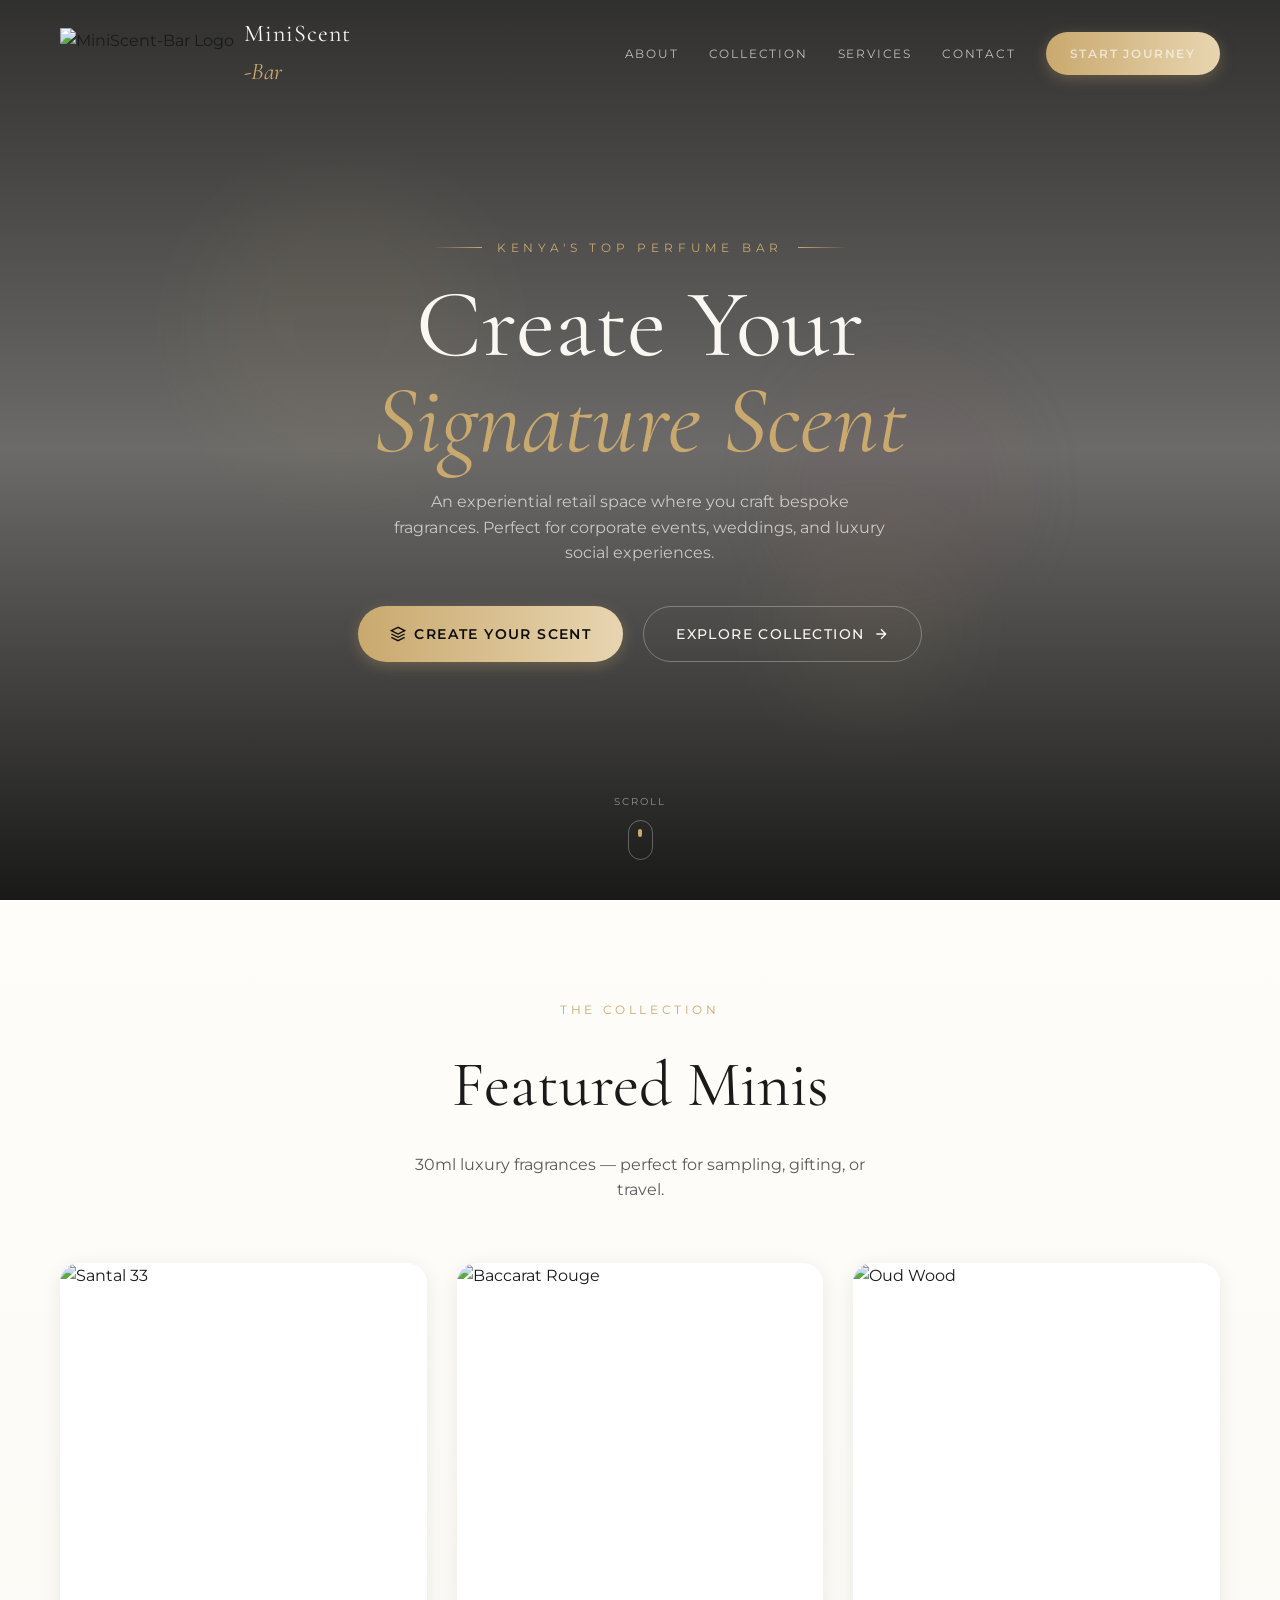
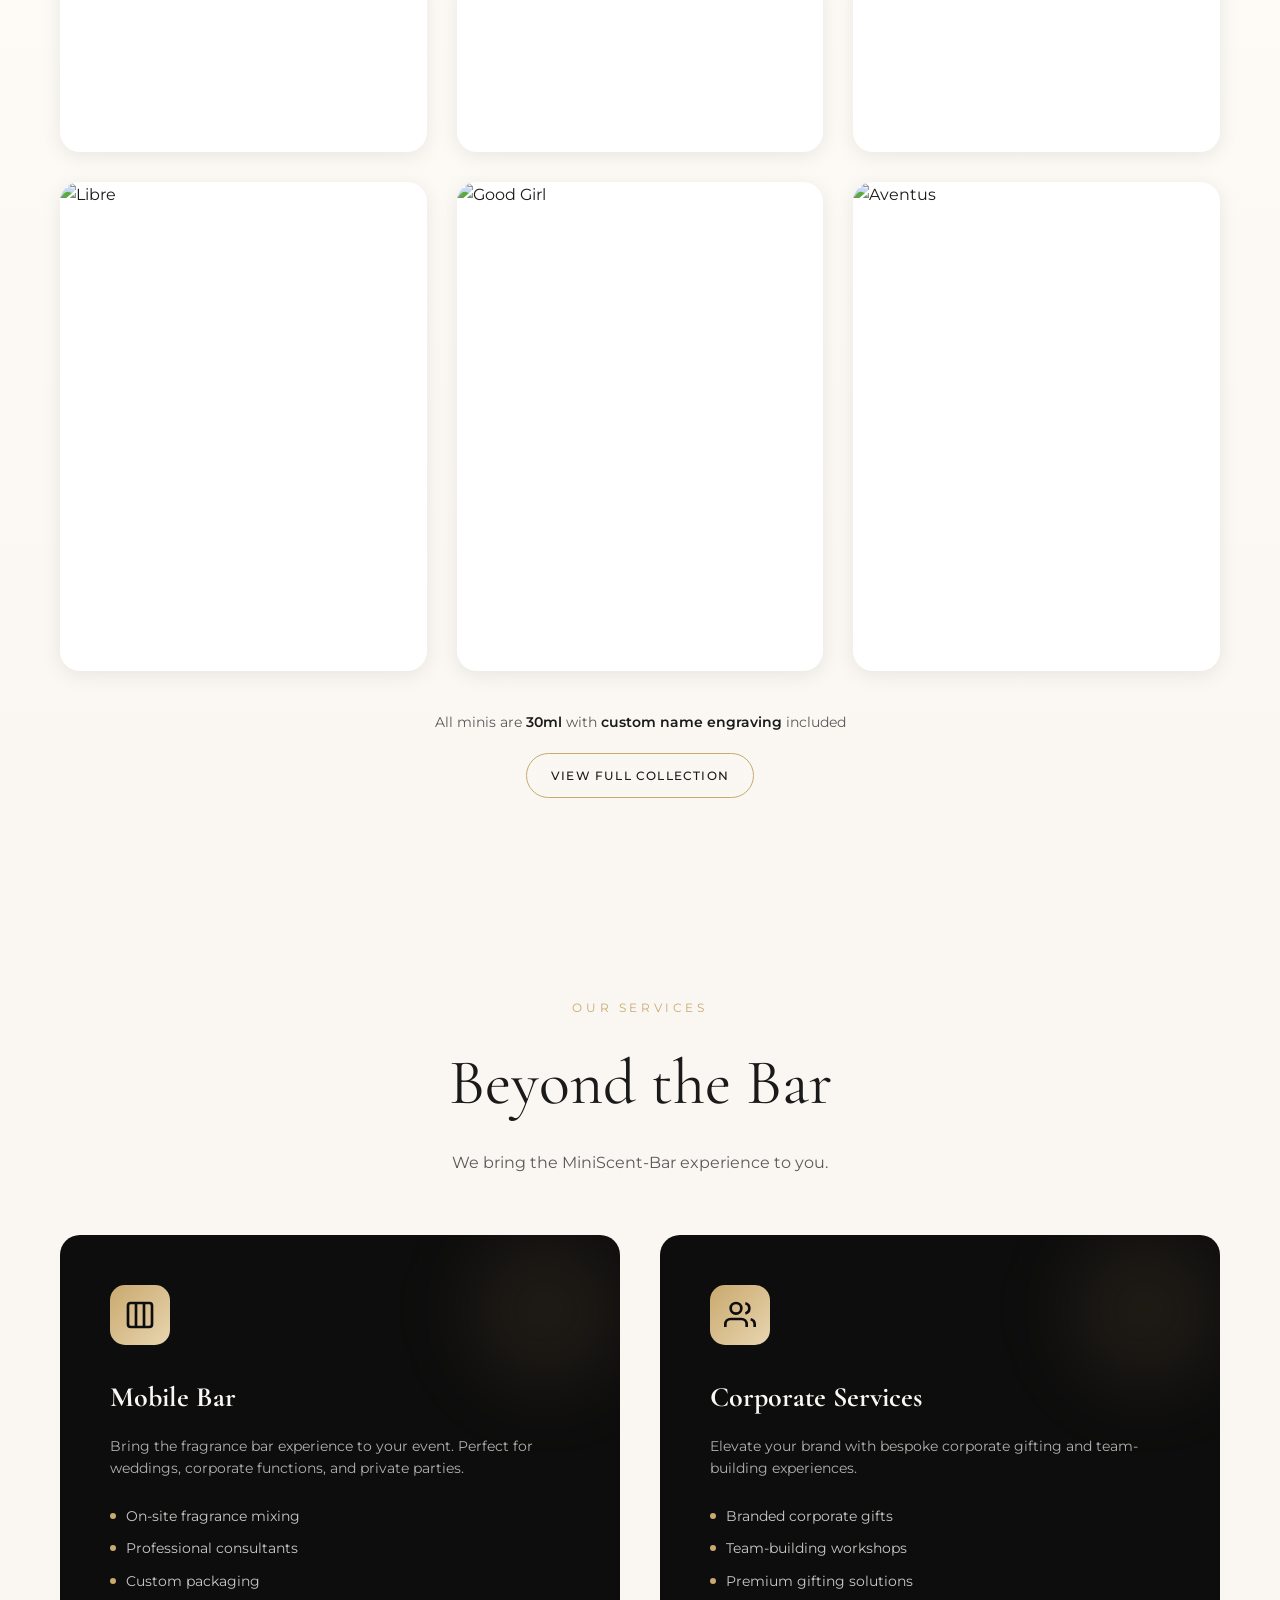
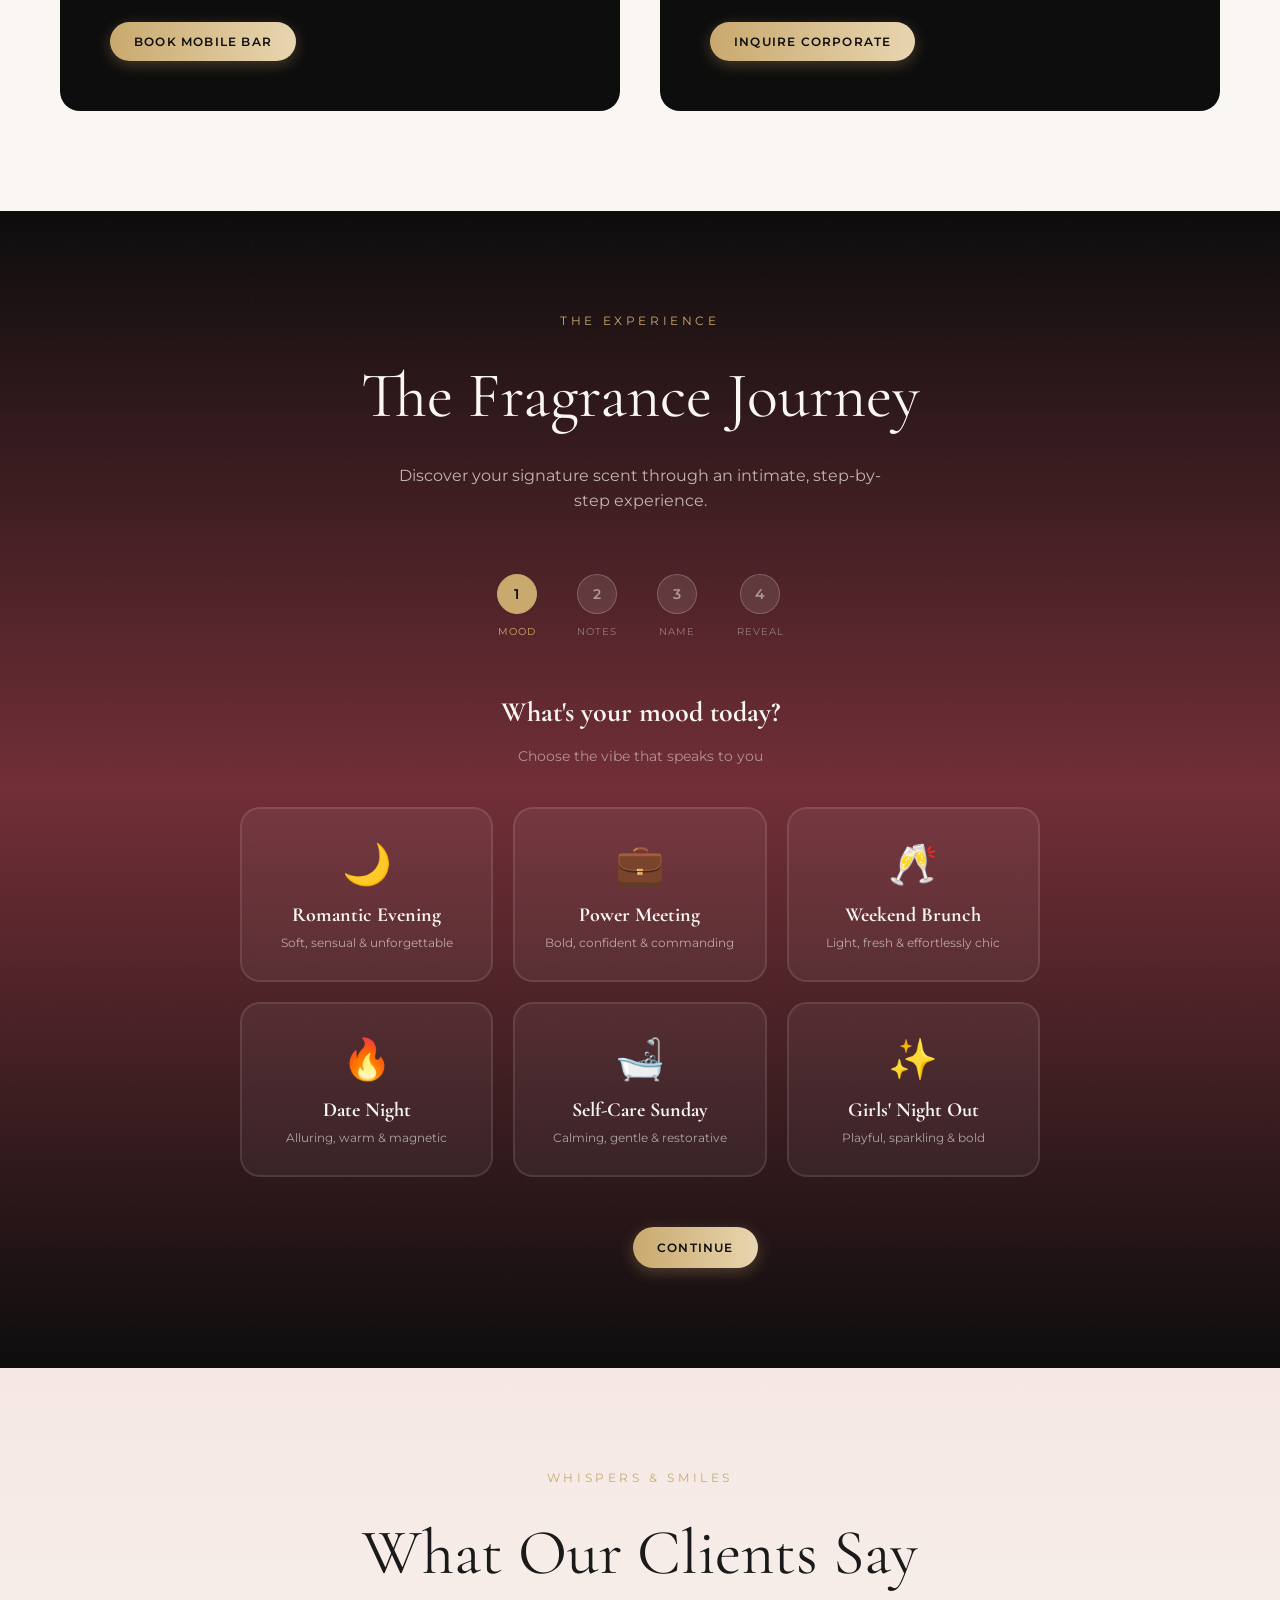
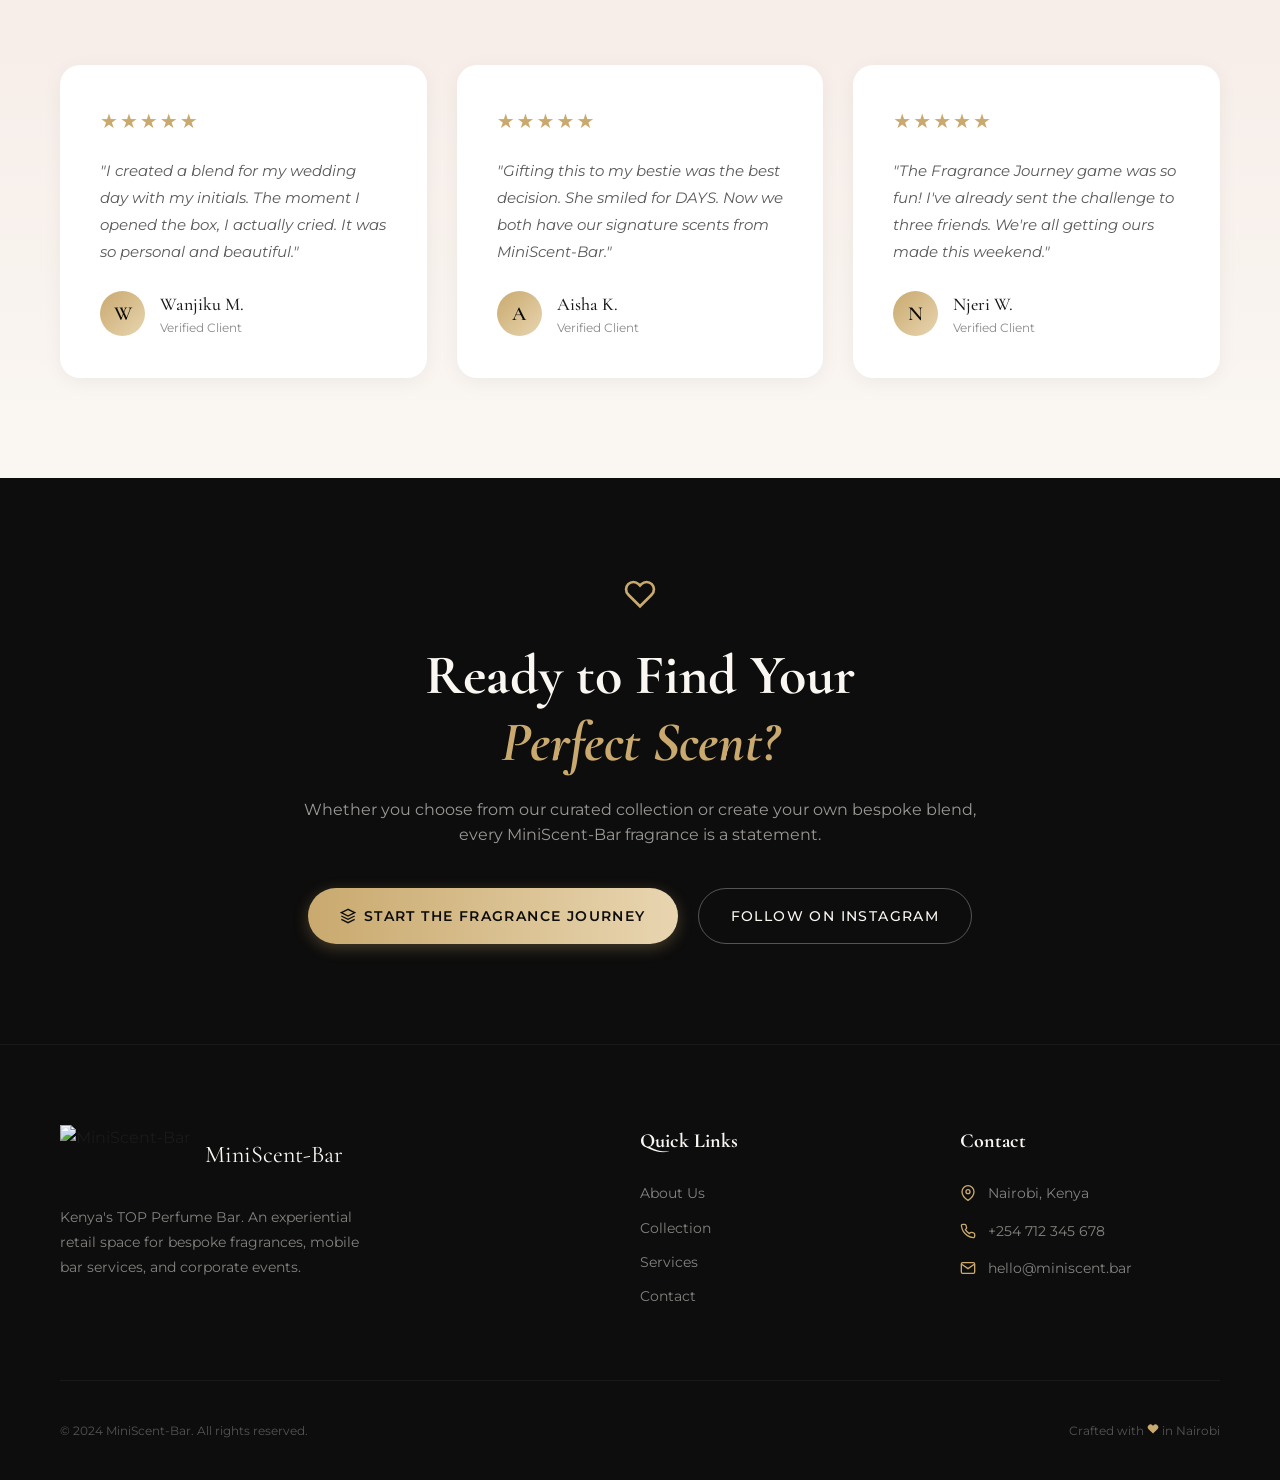
==== index.html @ 4c1c0817 "Initial commit" ====
<!DOCTYPE html>
<html lang="en">
<head>
  <meta charset="UTF-8">
  <meta name="viewport" content="width=device-width, initial-scale=1.0">
  <title>MiniScent-Bar | Kenya's TOP Perfume Bar</title>
  <link rel="icon" type="image/png" href="/logo.png">
  <link rel="preconnect" href="https://fonts.googleapis.com">
  <link rel="preconnect" href="https://fonts.gstatic.com" crossorigin>
  <link href="https://fonts.googleapis.com/css2?family=Cormorant+Garamond:ital,wght@0,300;0,400;0,500;0,600;0,700;1,400;1,500&family=Montserrat:wght@300;400;500;600&display=swap" rel="stylesheet">
  <link rel="stylesheet" href="css/styles.css">
</head>
<body>
  <!-- Navigation -->
  <nav id="navbar" class="navbar">
    <div class="nav-container">
      <a href="index.html" class="logo">
        <img src="c:\Users\HP\Downloads\projects\miniscent-bar-vanilla\css\logo.png"  alt="MiniScent-Bar Logo">
        <div class="logo-text">
          <span class="logo-main">MiniScent</span>
          <span class="logo-accent">-Bar</span>
        </div>
      </a>

      <div class="nav-links">
        <a href="about.html">About</a>
        <a href="collection.html">Collection</a>
        <a href="services.html">Services</a>
        <a href="contact.html">Contact</a>
        <a href="#fragrance-journey" class="btn-primary">Start Journey</a>
      </div>

      <button class="mobile-toggle" id="mobileToggle">
        <span></span>
        <span></span>
        <span></span>
      </button>
    </div>

    <!-- Mobile Menu -->
    <div class="mobile-menu" id="mobileMenu">
      <a href="about.html">About</a>
      <a href="collection.html">Collection</a>
      <a href="services.html">Services</a>
      <a href="contact.html">Contact</a>
      <a href="#fragrance-journey" class="btn-primary">Start Journey</a>
    </div>
  </nav>

  <!-- Hero Section -->
  <section id="hero" class="hero">
    <div class="hero-bg">
      <img src="https://images.unsplash.com/photo-1615634260167-c8cdede054de?w=1920&q=80" alt="Luxury perfumes">
      <div class="hero-overlay"></div>
    </div>

    <!-- Floating Elements -->
    <div class="floating-orbs">
      <div class="orb orb-1"></div>
      <div class="orb orb-2"></div>
      <div class="orb orb-3"></div>
    </div>

    <div class="floating-bottles">
      <img src="https://images.unsplash.com/photo-1541643600914-78b084683601?w=200&h=300&fit=crop" alt="" class="bottle-right">
      <img src="https://images.unsplash.com/photo-1592945403244-b3fbafd7f539?w=240&h=360&fit=crop" alt="" class="bottle-left">
    </div>

    <div class="hero-content">
      <div class="hero-subtitle">
        <span class="line"></span>
        <p>Kenya's TOP Perfume Bar</p>
        <span class="line"></span>
      </div>
      <h1>Create Your<br><span class="gold-text italic">Signature Scent</span></h1>
      <p class="hero-desc">An experiential retail space where you craft bespoke fragrances. Perfect for corporate events, weddings, and luxury social experiences.</p>
      <div class="hero-buttons">
        <a href="#fragrance-journey" class="btn-primary btn-large">
          <svg width="16" height="16" viewBox="0 0 24 24" fill="none" stroke="currentColor" stroke-width="2"><path d="M12 2L2 7l10 5 10-5-10-5zM2 17l10 5 10-5M2 12l10 5 10-5"/></svg>
          Create Your Scent
        </a>
        <a href="collection.html" class="btn-outline btn-large">
          Explore Collection
          <svg width="16" height="16" viewBox="0 0 24 24" fill="none" stroke="currentColor" stroke-width="2"><path d="M5 12h14M12 5l7 7-7 7"/></svg>
        </a>
      </div>
    </div>

    <div class="scroll-indicator">
      <span>Scroll</span>
      <div class="mouse">
        <div class="wheel"></div>
      </div>
    </div>
  </section>

  <!-- Featured Collection -->
  <section id="collection" class="section collection-section">
    <div class="container">
      <div class="section-header">
        <p class="section-label">The Collection</p>
        <h2>Featured Minis</h2>
        <p class="section-desc">30ml luxury fragrances — perfect for sampling, gifting, or travel.</p>
      </div>

      <div class="collection-grid">
        <div class="perfume-card">
          <div class="card-image">
            <img src="https://images.unsplash.com/photo-1541643600914-78b084683601?w=400&h=600&fit=crop" alt="Santal 33">
            <div class="card-overlay">
              <p class="brand">Le Labo</p>
              <h3>Santal 33</h3>
              <p class="type">Woody & Rich</p>
              <span class="price">Ksh 3,000</span>
              <button class="btn-primary btn-small" onclick="orderPerfume('Santal 33')">Order</button>
            </div>
          </div>
        </div>

        <div class="perfume-card">
          <div class="card-image">
            <img src="https://images.unsplash.com/photo-1592945403244-b3fbafd7f539?w=400&h=600&fit=crop" alt="Baccarat Rouge">
            <div class="card-overlay">
              <p class="brand">MFK</p>
              <h3>Baccarat Rouge</h3>
              <p class="type">Amber Floral</p>
              <span class="price">Ksh 3,000</span>
              <button class="btn-primary btn-small" onclick="orderPerfume('Baccarat Rouge')">Order</button>
            </div>
          </div>
        </div>

        <div class="perfume-card">
          <div class="card-image">
            <img src="https://images.unsplash.com/photo-1587017539504-67cfbddac569?w=400&h=600&fit=crop" alt="Oud Wood">
            <div class="card-overlay">
              <p class="brand">Tom Ford</p>
              <h3>Oud Wood</h3>
              <p class="type">Smoky & Warm</p>
              <span class="price">Ksh 3,000</span>
              <button class="btn-primary btn-small" onclick="orderPerfume('Oud Wood')">Order</button>
            </div>
          </div>
        </div>

        <div class="perfume-card">
          <div class="card-image">
            <img src="https://images.unsplash.com/photo-1594035910387-fea47794261f?w=400&h=600&fit=crop" alt="Libre">
            <div class="card-overlay">
              <p class="brand">YSL</p>
              <h3>Libre</h3>
              <p class="type">Bold Lavender</p>
              <span class="price">Ksh 3,000</span>
              <button class="btn-primary btn-small" onclick="orderPerfume('Libre')">Order</button>
            </div>
          </div>
        </div>

        <div class="perfume-card">
          <div class="card-image">
            <img src="https://images.unsplash.com/photo-1595425970377-c9703cf48b6d?w=400&h=600&fit=crop" alt="Good Girl">
            <div class="card-overlay">
              <p class="brand">Carolina Herrera</p>
              <h3>Good Girl</h3>
              <p class="type">Sweet & Dark</p>
              <span class="price">Ksh 3,000</span>
              <button class="btn-primary btn-small" onclick="orderPerfume('Good Girl')">Order</button>
            </div>
          </div>
        </div>

        <div class="perfume-card">
          <div class="card-image">
            <img src="https://images.unsplash.com/photo-1523293182086-7651a899d37f?w=400&h=600&fit=crop" alt="Aventus">
            <div class="card-overlay">
              <p class="brand">Creed</p>
              <h3>Aventus</h3>
              <p class="type">Fruity & Rich</p>
              <span class="price">Ksh 3,000</span>
              <button class="btn-primary btn-small" onclick="orderPerfume('Aventus')">Order</button>
            </div>
          </div>
        </div>
      </div>

      <div class="collection-footer">
        <p>All minis are <span class="highlight">30ml</span> with <span class="highlight">custom name engraving</span> included</p>
        <a href="collection.html" class="btn-secondary">View Full Collection</a>
      </div>
    </div>
  </section>

  <!-- Services Section -->
  <section id="services" class="section services-section">
    <div class="container">
      <div class="section-header">
        <p class="section-label">Our Services</p>
        <h2>Beyond the Bar</h2>
        <p class="section-desc">We bring the MiniScent-Bar experience to you.</p>
      </div>

      <div class="services-grid">
        <div class="service-card">
          <div class="service-icon">
            <svg width="32" height="32" viewBox="0 0 24 24" fill="none" stroke="currentColor" stroke-width="2">
              <rect x="3" y="3" width="18" height="18" rx="2"/>
              <path d="M9 3v18"/>
              <path d="M15 3v18"/>
            </svg>
          </div>
          <h3>Mobile Bar</h3>
          <p>Bring the fragrance bar experience to your event. Perfect for weddings, corporate functions, and private parties.</p>
          <ul>
            <li>On-site fragrance mixing</li>
            <li>Professional consultants</li>
            <li>Custom packaging</li>
          </ul>
          <button class="btn-primary" onclick="inquireService('Mobile Bar')">Book Mobile Bar</button>
        </div>

        <div class="service-card">
          <div class="service-icon">
            <svg width="32" height="32" viewBox="0 0 24 24" fill="none" stroke="currentColor" stroke-width="2">
              <path d="M17 21v-2a4 4 0 0 0-4-4H5a4 4 0 0 0-4 4v2"/>
              <circle cx="9" cy="7" r="4"/>
              <path d="M23 21v-2a4 4 0 0 0-3-3.87"/>
              <path d="M16 3.13a4 4 0 0 1 0 7.75"/>
            </svg>
          </div>
          <h3>Corporate Services</h3>
          <p>Elevate your brand with bespoke corporate gifting and team-building experiences.</p>
          <ul>
            <li>Branded corporate gifts</li>
            <li>Team-building workshops</li>
            <li>Premium gifting solutions</li>
          </ul>
          <button class="btn-primary" onclick="inquireService('Corporate')">Inquire Corporate</button>
        </div>
      </div>
    </div>
  </section>

  <!-- Fragrance Journey -->
  <section id="fragrance-journey" class="section journey-section">
    <div class="container">
      <div class="section-header light">
        <p class="section-label">The Experience</p>
        <h2>The Fragrance Journey</h2>
        <p class="section-desc">Discover your signature scent through an intimate, step-by-step experience.</p>
      </div>

      <!-- Progress Steps -->
      <div class="progress-steps">
        <div class="step active" data-step="1">
          <div class="step-number">1</div>
          <span>Mood</span>
        </div>
        <div class="step" data-step="2">
          <div class="step-number">2</div>
          <span>Notes</span>
        </div>
        <div class="step" data-step="3">
          <div class="step-number">3</div>
          <span>Name</span>
        </div>
        <div class="step" data-step="4">
          <div class="step-number">4</div>
          <span>Reveal</span>
        </div>
      </div>

      <!-- Journey Steps Content -->
      <div class="journey-content">
        <!-- Step 1: Mood -->
        <div class="journey-step active" id="step1">
          <h3>What's your mood today?</h3>
          <p>Choose the vibe that speaks to you</p>
          <div class="mood-grid">
            <button class="mood-card" data-mood="romantic">
              <span class="emoji">🌙</span>
              <h4>Romantic Evening</h4>
              <p>Soft, sensual & unforgettable</p>
            </button>
            <button class="mood-card" data-mood="power">
              <span class="emoji">💼</span>
              <h4>Power Meeting</h4>
              <p>Bold, confident & commanding</p>
            </button>
            <button class="mood-card" data-mood="brunch">
              <span class="emoji">🥂</span>
              <h4>Weekend Brunch</h4>
              <p>Light, fresh & effortlessly chic</p>
            </button>
            <button class="mood-card" data-mood="datenight">
              <span class="emoji">🔥</span>
              <h4>Date Night</h4>
              <p>Alluring, warm & magnetic</p>
            </button>
            <button class="mood-card" data-mood="selfcare">
              <span class="emoji">🛁</span>
              <h4>Self-Care Sunday</h4>
              <p>Calming, gentle & restorative</p>
            </button>
            <button class="mood-card" data-mood="girlsnight">
              <span class="emoji">✨</span>
              <h4>Girls' Night Out</h4>
              <p>Playful, sparkling & bold</p>
            </button>
          </div>
        </div>

        <!-- Step 2: Notes (simplified) -->
        <div class="journey-step" id="step2">
          <h3>Choose Your Notes</h3>
          <p>Select up to 3 top notes, 3 heart notes, and 2 base notes</p>
          <div class="notes-tabs">
            <button class="tab-btn active" data-tab="top">Top Notes</button>
            <button class="tab-btn" data-tab="heart">Heart Notes</button>
            <button class="tab-btn" data-tab="base">Base Notes</button>
          </div>
          <div class="notes-grid" id="notesGrid">
            <!-- Populated by JS -->
          </div>
        </div>

        <!-- Step 3: Name -->
        <div class="journey-step" id="step3">
          <h3>Name Your Creation</h3>
          <p>This name will be elegantly printed on your bottle</p>
          <div class="name-input">
            <input type="text" id="perfumeName" placeholder="e.g. Midnight Rose, Amara, Queen..." maxlength="20">
            <span class="char-count">0/20</span>
          </div>
        </div>

        <!-- Step 4: Reveal -->
        <div class="journey-step" id="step4">
          <div class="reveal-card">
            <div class="perfume-bottle">
              <svg viewBox="0 0 100 140" class="bottle-svg">
                <path d="M30 40 L30 20 Q30 10 50 10 Q70 10 70 20 L70 40 L75 45 L75 130 Q75 135 70 135 L30 135 Q25 135 25 130 L25 45 Z" fill="rgba(201,169,110,0.2)" stroke="#C9A96E" stroke-width="2"/>
                <rect x="35" y="5" width="30" height="10" rx="2" fill="#C9A96E"/>
              </svg>
            </div>
            <h3 id="revealName">Your Signature Scent</h3>
            <p id="revealDesc">A unique blend crafted just for you</p>
            <div class="reveal-notes" id="revealNotes"></div>
            <div class="reveal-price">Ksh 3,000 <span>30ml</span></div>
            <button class="btn-primary btn-large" onclick="orderCustom()">
              <svg width="16" height="16" viewBox="0 0 24 24" fill="none" stroke="currentColor" stroke-width="2"><path d="M6 2L3 6v14a2 2 0 0 0 2 2h14a2 2 0 0 0 2-2V6l-3-4z"/><line x1="3" y1="6" x2="21" y2="6"/><path d="M16 10a4 4 0 0 1-8 0"/></svg>
              Add to Bag
            </button>
          </div>
        </div>
      </div>

      <!-- Navigation Buttons -->
      <div class="journey-nav">
        <button class="btn-outline" id="prevBtn" onclick="prevStep()">Back</button>
        <button class="btn-primary" id="nextBtn" onclick="nextStep()">Continue</button>
      </div>
    </div>
  </section>

  <!-- Testimonials -->
  <section id="testimonials" class="section testimonials-section">
    <div class="container">
      <div class="section-header">
        <p class="section-label">Whispers & Smiles</p>
        <h2>What Our Clients Say</h2>
      </div>

      <div class="testimonials-grid">
        <div class="testimonial-card">
          <div class="stars">★★★★★</div>
          <p>"I created a blend for my wedding day with my initials. The moment I opened the box, I actually cried. It was so personal and beautiful."</p>
          <div class="author">
            <div class="avatar">W</div>
            <div>
              <p class="name">Wanjiku M.</p>
              <p class="verified">Verified Client</p>
            </div>
          </div>
        </div>

        <div class="testimonial-card">
          <div class="stars">★★★★★</div>
          <p>"Gifting this to my bestie was the best decision. She smiled for DAYS. Now we both have our signature scents from MiniScent-Bar."</p>
          <div class="author">
            <div class="avatar">A</div>
            <div>
              <p class="name">Aisha K.</p>
              <p class="verified">Verified Client</p>
            </div>
          </div>
        </div>

        <div class="testimonial-card">
          <div class="stars">★★★★★</div>
          <p>"The Fragrance Journey game was so fun! I've already sent the challenge to three friends. We're all getting ours made this weekend."</p>
          <div class="author">
            <div class="avatar">N</div>
            <div>
              <p class="name">Njeri W.</p>
              <p class="verified">Verified Client</p>
            </div>
          </div>
        </div>
      </div>
    </div>
  </section>

  <!-- CTA Section -->
  <section class="cta-section">
    <div class="cta-bg">
      <div class="orb"></div>
      <div class="orb orb-2"></div>
    </div>
    <div class="container">
      <div class="cta-content">
        <svg width="32" height="32" viewBox="0 0 24 24" fill="none" stroke="#C9A96E" stroke-width="2" class="heart-icon">
          <path d="M20.84 4.61a5.5 5.5 0 0 0-7.78 0L12 5.67l-1.06-1.06a5.5 5.5 0 0 0-7.78 7.78l1.06 1.06L12 21.23l7.78-7.78 1.06-1.06a5.5 5.5 0 0 0 0-7.78z"/>
        </svg>
        <h2>Ready to Find Your<br><span class="gold-text italic">Perfect Scent?</span></h2>
        <p>Whether you choose from our curated collection or create your own bespoke blend, every MiniScent-Bar fragrance is a statement.</p>
        <div class="cta-buttons">
          <a href="#fragrance-journey" class="btn-primary btn-large">
            <svg width="16" height="16" viewBox="0 0 24 24" fill="none" stroke="currentColor" stroke-width="2"><path d="M12 2L2 7l10 5 10-5-10-5zM2 17l10 5 10-5M2 12l10 5 10-5"/></svg>
            Start the Fragrance Journey
          </a>
          <a href="https://www.instagram.com/shop_miniscent.bar/" target="_blank" class="btn-outline btn-large">Follow on Instagram</a>
        </div>
      </div>
    </div>
  </section>

  <!-- Footer -->
  <footer class="footer">
    <div class="container">
      <div class="footer-grid">
        <div class="footer-brand">
          <div class="logo">
            <img src="https://via.placeholder.com/60x60/C9A96E/FFFFFF?text=MSB" alt="MiniScent-Bar">
            <span>MiniScent-Bar</span>
          </div>
          <p>Kenya's TOP Perfume Bar. An experiential retail space for bespoke fragrances, mobile bar services, and corporate events.</p>
        </div>

        <div class="footer-links">
          <h4>Quick Links</h4>
          <a href="about.html">About Us</a>
          <a href="collection.html">Collection</a>
          <a href="services.html">Services</a>
          <a href="contact.html">Contact</a>
        </div>

        <div class="footer-contact">
          <h4>Contact</h4>
          <p>
            <svg width="16" height="16" viewBox="0 0 24 24" fill="none" stroke="currentColor" stroke-width="2"><path d="M21 10c0 7-9 13-9 13s-9-6-9-13a9 9 0 0 1 18 0z"/><circle cx="12" cy="10" r="3"/></svg>
            Nairobi, Kenya
          </p>
          <p>
            <svg width="16" height="16" viewBox="0 0 24 24" fill="none" stroke="currentColor" stroke-width="2"><path d="M22 16.92v3a2 2 0 0 1-2.18 2 19.79 19.79 0 0 1-8.63-3.07 19.5 19.5 0 0 1-6-6 19.79 19.79 0 0 1-3.07-8.67A2 2 0 0 1 4.11 2h3a2 2 0 0 1 2 1.72 12.84 12.84 0 0 0 .7 2.81 2 2 0 0 1-.45 2.11L8.09 9.91a16 16 0 0 0 6 6l1.27-1.27a2 2 0 0 1 2.11-.45 12.84 12.84 0 0 0 2.81.7A2 2 0 0 1 22 16.92z"/></svg>
            +254 712 345 678
          </p>
          <p>
            <svg width="16" height="16" viewBox="0 0 24 24" fill="none" stroke="currentColor" stroke-width="2"><path d="M4 4h16c1.1 0 2 .9 2 2v12c0 1.1-.9 2-2 2H4c-1.1 0-2-.9-2-2V6c0-1.1.9-2 2-2z"/><polyline points="22,6 12,13 2,6"/></svg>
            hello@miniscent.bar
          </p>
        </div>
      </div>

      <div class="footer-bottom">
        <p>© 2024 MiniScent-Bar. All rights reserved.</p>
        <p>Crafted with <svg width="12" height="12" viewBox="0 0 24 24" fill="#C9A96E" stroke="none"><path d="M20.84 4.61a5.5 5.5 0 0 0-7.78 0L12 5.67l-1.06-1.06a5.5 5.5 0 0 0-7.78 7.78l1.06 1.06L12 21.23l7.78-7.78 1.06-1.06a5.5 5.5 0 0 0 0-7.78z"/></svg> in Nairobi</p>
      </div>
    </div>
  </footer>

  <script src="js/main.js"></script>
</body>
</html>
---- css/styles.css ----
/* ===== CSS VARIABLES - Color Theme ===== */
:root {
  /* Primary Colors - Gold Luxury */
  --gold: #C9A96E;
  --gold-light: #E8D5B0;
  --gold-dark: #A0824D;
  --gold-muted: #B89A6A;
  
  /* Neutrals - Cream & Dark */
  --cream: #FAF7F2;
  --cream-light: #FFFDF9;
  --cream-dark: #F0EBE3;
  --charcoal: #1A1A1A;
  --charcoal-light: #2D2D2D;
  --dark: #0D0D0D;
  
  /* Accent Colors */
  --blush: #E8D5D0;
  --blush-soft: #F5E8E4;
  --burgundy: #722F37;
  --burgundy-soft: #8B4A52;
  --sage: #8B9D83;
  --sage-soft: #A8B8A0;
  
  /* Text Colors */
  --text-primary: #1A1A1A;
  --text-secondary: #5A5A5A;
  --text-muted: #8A8A8A;
  --text-cream: #FAF7F2;
  
  /* Fonts */
  --font-serif: 'Cormorant Garamond', Georgia, serif;
  --font-sans: 'Montserrat', system-ui, sans-serif;
  
  /* Transitions */
  --transition-fast: 0.3s ease;
  --transition-medium: 0.5s ease;
  --transition-slow: 0.7s ease;
}

/* ===== RESET & BASE ===== */
* {
  margin: 0;
  padding: 0;
  box-sizing: border-box;
}

html {
  scroll-behavior: smooth;
}

body {
  font-family: var(--font-sans);
  background-color: var(--cream);
  color: var(--text-primary);
  line-height: 1.6;
  overflow-x: hidden;
}

img {
  max-width: 100%;
  height: auto;
  display: block;
}

a {
  text-decoration: none;
  color: inherit;
  transition: var(--transition-fast);
}

button {
  cursor: pointer;
  font-family: var(--font-sans);
  border: none;
  background: none;
}

.container {
  max-width: 1200px;
  margin: 0 auto;
  padding: 0 20px;
}

/* ===== NAVIGATION ===== */
.navbar {
  position: fixed;
  top: 0;
  left: 0;
  right: 0;
  z-index: 1000;
  transition: var(--transition-slow);
  padding: 15px 0;
}

.navbar.scrolled {
  background: rgba(13, 13, 13, 0.95);
  backdrop-filter: blur(20px);
  box-shadow: 0 4px 30px rgba(0, 0, 0, 0.3);
  border-bottom: 1px solid rgba(255, 255, 255, 0.05);
}

.navbar.light {
  background: rgba(250, 247, 242, 0.95);
  backdrop-filter: blur(20px);
  box-shadow: 0 4px 20px rgba(0, 0, 0, 0.1);
}

.navbar.light .nav-links a {
  color: var(--charcoal);
}

.navbar.light .nav-links a:hover {
  color: var(--gold);
}

.nav-container {
  max-width: 1200px;
  margin: 0 auto;
  padding: 0 20px;
  display: flex;
  justify-content: space-between;
  align-items: center;
}

.logo {
  display: flex;
  align-items: center;
  gap: 10px;
}

.logo img {
  height: 50px;
  width: auto;
}

.logo-text {
  display: flex;
  flex-direction: column;
}

.logo-main {
  font-family: var(--font-serif);
  font-size: 1.5rem;
  color: var(--cream);
  letter-spacing: 1px;
}

.logo-accent {
  font-family: var(--font-serif);
  font-size: 1.5rem;
  color: var(--gold);
  font-style: italic;
}

.navbar.light .logo-main {
  color: var(--charcoal);
}

.nav-links {
  display: flex;
  align-items: center;
  gap: 30px;
}

.nav-links a {
  font-size: 0.75rem;
  letter-spacing: 0.15em;
  text-transform: uppercase;
  color: rgba(250, 247, 242, 0.7);
  position: relative;
}

.nav-links a:hover {
  color: var(--gold);
}

.nav-links a::after {
  content: '';
  position: absolute;
  bottom: -4px;
  left: 0;
  width: 0;
  height: 1px;
  background: linear-gradient(to right, var(--gold), var(--gold-light));
  transition: var(--transition-fast);
}

.nav-links a:hover::after {
  width: 100%;
}

.mobile-toggle {
  display: none;
  flex-direction: column;
  gap: 5px;
  padding: 5px;
}

.mobile-toggle span {
  display: block;
  width: 25px;
  height: 2px;
  background: var(--cream);
  transition: var(--transition-fast);
}

.navbar.light .mobile-toggle span {
  background: var(--charcoal);
}

.mobile-menu {
  display: none;
  position: absolute;
  top: 100%;
  left: 0;
  right: 0;
  background: rgba(13, 13, 13, 0.98);
  backdrop-filter: blur(20px);
  padding: 20px;
  flex-direction: column;
  gap: 15px;
  border-top: 1px solid rgba(255, 255, 255, 0.05);
}

.mobile-menu.active {
  display: flex;
}

.mobile-menu a {
  font-size: 0.875rem;
  letter-spacing: 0.15em;
  text-transform: uppercase;
  color: rgba(250, 247, 242, 0.7);
  padding: 10px 0;
}

/* ===== BUTTONS ===== */
.btn-primary {
  display: inline-flex;
  align-items: center;
  gap: 8px;
  background: linear-gradient(to right, var(--gold), var(--gold-light));
  color: var(--dark);
  font-size: 0.75rem;
  font-weight: 600;
  letter-spacing: 0.1em;
  text-transform: uppercase;
  padding: 12px 24px;
  border-radius: 50px;
  transition: var(--transition-fast);
  box-shadow: 0 4px 15px rgba(201, 169, 110, 0.3);
}

.btn-primary:hover {
  transform: translateY(-2px);
  box-shadow: 0 6px 20px rgba(201, 169, 110, 0.4);
}

.btn-outline {
  display: inline-flex;
  align-items: center;
  gap: 8px;
  border: 1px solid rgba(250, 247, 242, 0.3);
  color: var(--cream);
  font-size: 0.75rem;
  font-weight: 500;
  letter-spacing: 0.1em;
  text-transform: uppercase;
  padding: 12px 24px;
  border-radius: 50px;
  transition: var(--transition-fast);
}

.btn-outline:hover {
  background: rgba(250, 247, 242, 0.1);
  border-color: rgba(201, 169, 110, 0.5);
}

.btn-secondary {
  display: inline-flex;
  align-items: center;
  gap: 8px;
  border: 1px solid var(--gold);
  color: var(--charcoal);
  font-size: 0.75rem;
  font-weight: 500;
  letter-spacing: 0.1em;
  text-transform: uppercase;
  padding: 12px 24px;
  border-radius: 50px;
  transition: var(--transition-fast);
}

.btn-secondary:hover {
  background: var(--gold);
  color: var(--dark);
}

.btn-large {
  padding: 16px 32px;
  font-size: 0.875rem;
}

.btn-small {
  padding: 8px 16px;
  font-size: 0.625rem;
}

/* ===== HERO SECTION ===== */
.hero {
  position: relative;
  min-height: 100vh;
  display: flex;
  align-items: center;
  justify-content: center;
  overflow: hidden;
}

.hero-bg {
  position: absolute;
  inset: 0;
  z-index: -2;
}

.hero-bg img {
  width: 100%;
  height: 100%;
  object-fit: cover;
  transform: scale(1.05);
  animation: gentle-zoom 20s ease-in-out infinite alternate;
}

@keyframes gentle-zoom {
  0% { transform: scale(1.05); }
  100% { transform: scale(1.15); }
}

.hero-overlay {
  position: absolute;
  inset: 0;
  background: linear-gradient(to bottom, rgba(13, 13, 13, 0.85), rgba(13, 13, 13, 0.6), rgba(13, 13, 13, 0.95));
}

.floating-orbs {
  position: absolute;
  inset: 0;
  overflow: hidden;
  pointer-events: none;
}

.orb {
  position: absolute;
  border-radius: 50%;
  filter: blur(40px);
  opacity: 0.06;
  animation: float 10s ease-in-out infinite;
}

.orb-1 {
  width: 300px;
  height: 300px;
  background: var(--gold);
  left: 15%;
  top: 20%;
  animation-delay: 0s;
}

.orb-2 {
  width: 250px;
  height: 250px;
  background: var(--burgundy-soft);
  right: 20%;
  top: 40%;
  animation-delay: 2s;
}

.orb-3 {
  width: 200px;
  height: 200px;
  background: var(--gold);
  left: 60%;
  bottom: 20%;
  animation-delay: 4s;
}

@keyframes float {
  0%, 100% { transform: translateY(0) translateX(0); }
  50% { transform: translateY(-30px) translateX(20px); }
}

.floating-bottles {
  position: absolute;
  inset: 0;
  pointer-events: none;
}

.bottle-right {
  position: absolute;
  right: 40px;
  top: 25%;
  width: 140px;
  opacity: 0.7;
  mix-blend-mode: screen;
  filter: brightness(1.2) contrast(1.1);
  animation: float 8s ease-in-out infinite;
  animation-delay: 1s;
}

.bottle-left {
  position: absolute;
  left: 40px;
  bottom: 25%;
  width: 180px;
  opacity: 0.6;
  mix-blend-mode: screen;
  filter: brightness(1.2) contrast(1.1);
  animation: float 10s ease-in-out infinite reverse;
  animation-delay: 3s;
}

.hero-content {
  position: relative;
  z-index: 10;
  text-align: center;
  max-width: 800px;
  padding: 0 20px;
}

.hero-subtitle {
  display: flex;
  align-items: center;
  justify-content: center;
  gap: 15px;
  margin-bottom: 20px;
}

.hero-subtitle .line {
  width: 50px;
  height: 1px;
  background: linear-gradient(to right, transparent, var(--gold));
}

.hero-subtitle .line:last-child {
  background: linear-gradient(to left, transparent, var(--gold));
}

.hero-subtitle p {
  font-size: 0.75rem;
  letter-spacing: 0.4em;
  text-transform: uppercase;
  color: var(--gold);
}

.hero h1 {
  font-family: var(--font-serif);
  font-size: clamp(3rem, 8vw, 6rem);
  font-weight: 400;
  color: var(--cream);
  line-height: 1;
  margin-bottom: 20px;
}

.gold-text {
  color: var(--gold);
}

.italic {
  font-style: italic;
}

.hero-desc {
  font-size: 1rem;
  color: rgba(250, 247, 242, 0.7);
  max-width: 500px;
  margin: 0 auto 40px;
}

.hero-buttons {
  display: flex;
  flex-wrap: wrap;
  gap: 20px;
  justify-content: center;
}

.scroll-indicator {
  position: absolute;
  bottom: 40px;
  left: 50%;
  transform: translateX(-50%);
  display: flex;
  flex-direction: column;
  align-items: center;
  gap: 10px;
  animation: gentle-bounce 2s ease-in-out infinite;
}

@keyframes gentle-bounce {
  0%, 100% { transform: translateX(-50%) translateY(0); }
  50% { transform: translateX(-50%) translateY(-10px); }
}

.scroll-indicator span {
  font-size: 0.625rem;
  letter-spacing: 0.2em;
  text-transform: uppercase;
  color: rgba(250, 247, 242, 0.5);
}

.mouse {
  width: 25px;
  height: 40px;
  border: 1px solid rgba(250, 247, 242, 0.3);
  border-radius: 15px;
  display: flex;
  justify-content: center;
  padding-top: 8px;
}

.wheel {
  width: 4px;
  height: 8px;
  background: var(--gold);
  border-radius: 2px;
  animation: scroll-wheel 2s ease-in-out infinite;
}

@keyframes scroll-wheel {
  0% { opacity: 1; transform: translateY(0); }
  100% { opacity: 0; transform: translateY(15px); }
}

/* ===== SECTIONS ===== */
.section {
  padding: 100px 0;
}

.section-header {
  text-align: center;
  margin-bottom: 60px;
}

.section-header.light {
  color: var(--cream);
}

.section-label {
  font-size: 0.75rem;
  letter-spacing: 0.3em;
  text-transform: uppercase;
  color: var(--gold);
  margin-bottom: 15px;
}

.section-header h2 {
  font-family: var(--font-serif);
  font-size: clamp(2.5rem, 5vw, 4rem);
  font-weight: 400;
  margin-bottom: 15px;
}

.section-header.light h2 {
  color: var(--cream);
}

.section-desc {
  font-size: 1rem;
  color: var(--text-secondary);
  max-width: 500px;
  margin: 0 auto;
}

.section-header.light .section-desc {
  color: rgba(250, 247, 242, 0.7);
}

/* ===== COLLECTION SECTION ===== */
.collection-section {
  background: linear-gradient(to bottom, var(--cream-light), var(--cream));
}

.collection-grid {
  display: grid;
  grid-template-columns: repeat(auto-fit, minmax(280px, 1fr));
  gap: 30px;
  margin-bottom: 40px;
}

.perfume-card {
  position: relative;
  border-radius: 20px;
  overflow: hidden;
  background: white;
  box-shadow: 0 4px 20px rgba(0, 0, 0, 0.08);
  transition: var(--transition-medium);
}

.perfume-card:hover {
  transform: translateY(-10px);
  box-shadow: 0 20px 40px rgba(0, 0, 0, 0.15);
}

.card-image {
  position: relative;
  aspect-ratio: 3/4;
  overflow: hidden;
}

.card-image img {
  width: 100%;
  height: 100%;
  object-fit: cover;
  transition: transform 1s ease;
}

.perfume-card:hover .card-image img {
  transform: scale(1.1);
}

.card-overlay {
  position: absolute;
  inset: 0;
  background: linear-gradient(to top, rgba(13, 13, 13, 0.95), rgba(13, 13, 13, 0.4), transparent);
  display: flex;
  flex-direction: column;
  justify-content: flex-end;
  padding: 30px;
  opacity: 0;
  transform: translateY(20px);
  transition: var(--transition-medium);
}

.perfume-card:hover .card-overlay {
  opacity: 1;
  transform: translateY(0);
}

.card-overlay .brand {
  font-size: 0.625rem;
  letter-spacing: 0.2em;
  text-transform: uppercase;
  color: var(--gold);
  margin-bottom: 5px;
}

.card-overlay h3 {
  font-family: var(--font-serif);
  font-size: 1.75rem;
  color: var(--cream);
  margin-bottom: 5px;
}

.card-overlay .type {
  font-size: 0.875rem;
  color: rgba(250, 247, 242, 0.7);
  margin-bottom: 15px;
}

.card-overlay .price {
  font-size: 1rem;
  font-weight: 600;
  color: var(--gold);
  margin-bottom: 15px;
}

.collection-footer {
  text-align: center;
}

.collection-footer p {
  font-size: 0.875rem;
  color: var(--text-secondary);
  margin-bottom: 20px;
}

.highlight {
  font-weight: 600;
  color: var(--charcoal);
}

/* ===== SERVICES SECTION ===== */
.services-section {
  background: var(--cream);
}

.services-grid {
  display: grid;
  grid-template-columns: repeat(auto-fit, minmax(400px, 1fr));
  gap: 40px;
}

.service-card {
  position: relative;
  background: var(--dark);
  padding: 50px;
  border-radius: 20px;
  overflow: hidden;
  transition: var(--transition-medium);
}

.service-card:hover {
  transform: translateY(-5px);
  box-shadow: 0 20px 40px rgba(0, 0, 0, 0.2);
}

.service-card::before {
  content: '';
  position: absolute;
  top: 0;
  right: 0;
  width: 150px;
  height: 150px;
  background: rgba(201, 169, 110, 0.1);
  border-radius: 50%;
  filter: blur(40px);
  transition: var(--transition-medium);
}

.service-card:hover::before {
  background: rgba(201, 169, 110, 0.2);
}

.service-icon {
  position: relative;
  width: 60px;
  height: 60px;
  background: linear-gradient(to bottom right, var(--gold), var(--gold-light));
  border-radius: 15px;
  display: flex;
  align-items: center;
  justify-content: center;
  margin-bottom: 30px;
}

.service-icon svg {
  stroke: var(--dark);
}

.service-card h3 {
  font-family: var(--font-serif);
  font-size: 1.75rem;
  color: var(--cream);
  margin-bottom: 15px;
}

.service-card > p {
  font-size: 0.875rem;
  color: rgba(250, 247, 242, 0.7);
  margin-bottom: 25px;
}

.service-card ul {
  list-style: none;
  margin-bottom: 30px;
}

.service-card li {
  display: flex;
  align-items: center;
  gap: 10px;
  font-size: 0.875rem;
  color: rgba(250, 247, 242, 0.8);
  margin-bottom: 10px;
}

.service-card li::before {
  content: '';
  width: 6px;
  height: 6px;
  background: var(--gold);
  border-radius: 50%;
}

/* ===== JOURNEY SECTION ===== */
.journey-section {
  background: linear-gradient(to bottom, var(--dark), var(--burgundy), var(--dark));
  position: relative;
}

.journey-section::before {
  content: '';
  position: absolute;
  inset: 0;
  background-image: radial-gradient(circle at 20% 50%, rgba(201, 169, 110, 0.1) 1px, transparent 1px),
                     radial-gradient(circle at 80% 20%, rgba(201, 169, 110, 0.1) 1px, transparent 1px);
  background-size: 60px 60px;
  opacity: 0.3;
}

.progress-steps {
  display: flex;
  justify-content: center;
  gap: 40px;
  margin-bottom: 50px;
  position: relative;
  z-index: 1;
}

.step {
  display: flex;
  flex-direction: column;
  align-items: center;
  gap: 10px;
  cursor: pointer;
  transition: opacity 0.3s;
}

.step:hover .step-number {
  background: rgba(201, 169, 110, 0.3);
}

.step.completed:hover .step-number {
  background: var(--gold);
  opacity: 0.8;
}

.step-number {
  width: 40px;
  height: 40px;
  border-radius: 50%;
  display: flex;
  align-items: center;
  justify-content: center;
  font-size: 0.875rem;
  font-weight: 600;
  background: rgba(255, 255, 255, 0.1);
  border: 1px solid rgba(255, 255, 255, 0.2);
  color: rgba(250, 247, 242, 0.5);
  transition: var(--transition-fast);
}

.step.active .step-number {
  background: var(--gold);
  color: var(--dark);
  border-color: var(--gold);
}

.step span {
  font-size: 0.625rem;
  letter-spacing: 0.1em;
  text-transform: uppercase;
  color: rgba(250, 247, 242, 0.4);
  transition: var(--transition-fast);
}

.step.active span {
  color: var(--gold);
}

.journey-content {
  position: relative;
  z-index: 1;
  max-width: 800px;
  margin: 0 auto;
}

.journey-step {
  display: none;
  text-align: center;
}

.journey-step.active {
  display: block;
  animation: fade-in 0.5s ease;
}

@keyframes fade-in {
  from { opacity: 0; transform: translateY(20px); }
  to { opacity: 1; transform: translateY(0); }
}

.journey-step h3 {
  font-family: var(--font-serif);
  font-size: 1.75rem;
  color: var(--cream);
  margin-bottom: 10px;
}

.journey-step > p {
  font-size: 0.875rem;
  color: rgba(250, 247, 242, 0.5);
  margin-bottom: 40px;
}

/* Mood Grid */
.mood-grid {
  display: grid;
  grid-template-columns: repeat(auto-fit, minmax(200px, 1fr));
  gap: 20px;
}

.mood-card {
  background: rgba(255, 255, 255, 0.05);
  border: 2px solid rgba(255, 255, 255, 0.1);
  border-radius: 20px;
  padding: 30px;
  text-align: center;
  transition: var(--transition-fast);
  cursor: pointer;
}

.mood-card:hover,
.mood-card.selected {
  border-color: var(--gold);
  background: linear-gradient(to bottom right, var(--burgundy), var(--burgundy-soft));
  box-shadow: 0 10px 30px rgba(114, 47, 55, 0.3);
}

.mood-card .emoji {
  font-size: 2.5rem;
  display: block;
  margin-bottom: 15px;
  transition: transform 0.3s ease;
}

.mood-card:hover .emoji,
.mood-card.selected .emoji {
  transform: scale(1.2);
}

.mood-card h4 {
  font-family: var(--font-serif);
  font-size: 1.25rem;
  color: var(--cream);
  margin-bottom: 8px;
}

.mood-card p {
  font-size: 0.75rem;
  color: rgba(250, 247, 242, 0.6);
}

/* Notes Section */
.notes-tabs {
  display: flex;
  justify-content: center;
  gap: 15px;
  margin-bottom: 30px;
}

.tab-btn {
  padding: 10px 25px;
  border-radius: 50px;
  font-size: 0.75rem;
  letter-spacing: 0.1em;
  text-transform: uppercase;
  background: rgba(255, 255, 255, 0.1);
  border: 1px solid rgba(255, 255, 255, 0.2);
  color: rgba(250, 247, 242, 0.7);
  transition: var(--transition-fast);
}

.tab-btn.active,
.tab-btn:hover {
  background: rgba(201, 169, 110, 0.2);
  border-color: var(--gold);
  color: var(--gold);
}

.notes-grid {
  display: grid;
  grid-template-columns: repeat(auto-fit, minmax(120px, 1fr));
  gap: 15px;
}

.note-btn {
  display: flex;
  flex-direction: column;
  align-items: center;
  gap: 8px;
  padding: 20px;
  background: rgba(255, 255, 255, 0.05);
  border: 1px solid rgba(255, 255, 255, 0.1);
  border-radius: 15px;
  color: rgba(250, 247, 242, 0.8);
  transition: var(--transition-fast);
}

.note-btn:hover,
.note-btn.selected {
  border-color: var(--gold);
  background: rgba(201, 169, 110, 0.1);
}

.note-btn.max-reached {
  opacity: 0.4;
  cursor: not-allowed;
}

.note-btn.max-reached:hover {
  border-color: rgba(255, 255, 255, 0.1);
  background: rgba(255, 255, 255, 0.05);
}

.note-btn .icon {
  font-size: 1.5rem;
}

.note-btn .name {
  font-size: 0.75rem;
  font-weight: 500;
}

/* Name Input */
.name-input {
  position: relative;
  max-width: 500px;
  margin: 0 auto;
}

.name-input input {
  width: 100%;
  background: rgba(255, 255, 255, 0.05);
  border: 1px solid rgba(255, 255, 255, 0.2);
  border-radius: 15px;
  padding: 20px 25px;
  font-family: var(--font-serif);
  font-size: 1.25rem;
  color: var(--cream);
  outline: none;
  transition: var(--transition-fast);
}

.name-input input:focus {
  border-color: var(--gold);
}

.name-input input::placeholder {
  color: rgba(250, 247, 242, 0.3);
}

.char-count {
  position: absolute;
  right: 20px;
  top: 50%;
  transform: translateY(-50%);
  font-size: 0.75rem;
  color: rgba(250, 247, 242, 0.3);
}

/* Reveal Card */
.reveal-card {
  background: rgba(255, 255, 255, 0.05);
  border: 1px solid rgba(201, 169, 110, 0.2);
  border-radius: 25px;
  padding: 50px;
  max-width: 500px;
  margin: 0 auto;
}

.perfume-bottle {
  width: 120px;
  margin: 0 auto 30px;
}

.bottle-svg {
  width: 100%;
  height: auto;
  animation: bottle-glow 3s ease-in-out infinite;
}

@keyframes bottle-glow {
  0%, 100% { filter: drop-shadow(0 0 20px rgba(201, 169, 110, 0.3)); }
  50% { filter: drop-shadow(0 0 40px rgba(201, 169, 110, 0.6)); }
}

.reveal-card h3 {
  font-family: var(--font-serif);
  font-size: 2rem;
  color: var(--cream);
  margin-bottom: 10px;
}

.reveal-card > p {
  font-size: 0.875rem;
  color: rgba(250, 247, 242, 0.6);
  margin-bottom: 25px;
}

.reveal-notes {
  display: flex;
  flex-wrap: wrap;
  justify-content: center;
  gap: 10px;
  margin-bottom: 25px;
}

.note-tag {
  display: inline-flex;
  align-items: center;
  gap: 5px;
  background: rgba(255, 255, 255, 0.1);
  padding: 8px 15px;
  border-radius: 50px;
  font-size: 0.75rem;
  color: rgba(250, 247, 242, 0.8);
}

.reveal-price {
  font-family: var(--font-serif);
  font-size: 2.5rem;
  color: var(--cream);
  margin-bottom: 30px;
}

.reveal-price span {
  font-size: 1rem;
  color: rgba(250, 247, 242, 0.5);
}

/* Journey Navigation */
.journey-nav {
  display: flex;
  justify-content: center;
  gap: 20px;
  margin-top: 50px;
  position: relative;
  z-index: 1;
}

/* ===== TESTIMONIALS ===== */
.testimonials-section {
  background: linear-gradient(to bottom, var(--blush-soft), var(--cream));
}

.testimonials-grid {
  display: grid;
  grid-template-columns: repeat(auto-fit, minmax(320px, 1fr));
  gap: 30px;
}

.testimonial-card {
  background: white;
  padding: 40px;
  border-radius: 20px;
  box-shadow: 0 4px 20px rgba(0, 0, 0, 0.05);
  transition: var(--transition-fast);
}

.testimonial-card:hover {
  box-shadow: 0 10px 30px rgba(0, 0, 0, 0.1);
}

.stars {
  color: var(--gold);
  font-size: 1.25rem;
  margin-bottom: 20px;
  letter-spacing: 2px;
}

.testimonial-card > p {
  font-size: 0.9375rem;
  color: var(--text-secondary);
  line-height: 1.8;
  font-style: italic;
  margin-bottom: 25px;
}

.author {
  display: flex;
  align-items: center;
  gap: 15px;
}

.avatar {
  width: 45px;
  height: 45px;
  background: linear-gradient(to bottom right, var(--gold), var(--gold-light));
  border-radius: 50%;
  display: flex;
  align-items: center;
  justify-content: center;
  font-family: var(--font-serif);
  font-size: 1.25rem;
  font-weight: 600;
  color: var(--dark);
}

.author .name {
  font-family: var(--font-serif);
  font-size: 1.125rem;
  font-weight: 500;
  color: var(--text-primary);
}

.author .verified {
  font-size: 0.75rem;
  color: var(--text-muted);
}

/* ===== CTA SECTION ===== */
.cta-section {
  background: var(--dark);
  position: relative;
  padding: 100px 0;
  overflow: hidden;
}

.cta-bg {
  position: absolute;
  inset: 0;
  opacity: 0.05;
}

.cta-bg .orb {
  position: absolute;
  border-radius: 50%;
  filter: blur(60px);
  background: var(--gold);
}

.cta-bg .orb:first-child {
  width: 200px;
  height: 200px;
  top: 10%;
  left: 10%;
}

.cta-bg .orb-2 {
  width: 300px;
  height: 300px;
  background: var(--burgundy-soft);
  bottom: 10%;
  right: 10%;
}

.cta-content {
  position: relative;
  z-index: 1;
  text-align: center;
  max-width: 700px;
  margin: 0 auto;
}

.heart-icon {
  margin: 0 auto 25px;
  animation: pulse 2s ease-in-out infinite;
}

@keyframes pulse {
  0%, 100% { transform: scale(1); opacity: 1; }
  50% { transform: scale(1.1); opacity: 0.8; }
}

.cta-content h2 {
  font-family: var(--font-serif);
  font-size: clamp(2rem, 5vw, 3.5rem);
  color: var(--cream);
  line-height: 1.2;
  margin-bottom: 20px;
}

.cta-content > p {
  font-size: 1rem;
  color: rgba(250, 247, 242, 0.6);
  margin-bottom: 40px;
}

.cta-buttons {
  display: flex;
  flex-wrap: wrap;
  gap: 20px;
  justify-content: center;
}

/* ===== FOOTER ===== */
.footer {
  background: var(--dark);
  border-top: 1px solid rgba(255, 255, 255, 0.05);
  padding: 80px 0 40px;
}

.footer-grid {
  display: grid;
  grid-template-columns: 2fr 1fr 1fr;
  gap: 60px;
  margin-bottom: 60px;
}

.footer-brand .logo {
  display: flex;
  align-items: center;
  gap: 15px;
  margin-bottom: 20px;
}

.footer-brand .logo img {
  height: 60px;
  width: auto;
}

.footer-brand .logo span {
  font-family: var(--font-serif);
  font-size: 1.5rem;
  color: var(--cream);
}

.footer-brand > p {
  font-size: 0.875rem;
  color: rgba(250, 247, 242, 0.5);
  line-height: 1.8;
  max-width: 300px;
}

.footer-links h4,
.footer-contact h4 {
  font-family: var(--font-serif);
  font-size: 1.25rem;
  color: var(--cream);
  margin-bottom: 25px;
}

.footer-links a {
  display: block;
  font-size: 0.875rem;
  color: rgba(250, 247, 242, 0.5);
  margin-bottom: 12px;
  transition: var(--transition-fast);
}

.footer-links a:hover {
  color: var(--gold);
}

.footer-contact p {
  display: flex;
  align-items: center;
  gap: 12px;
  font-size: 0.875rem;
  color: rgba(250, 247, 242, 0.5);
  margin-bottom: 15px;
}

.footer-contact svg {
  stroke: var(--gold);
  flex-shrink: 0;
}

.footer-bottom {
  display: flex;
  justify-content: space-between;
  align-items: center;
  padding-top: 40px;
  border-top: 1px solid rgba(255, 255, 255, 0.05);
}

.footer-bottom p {
  font-size: 0.75rem;
  color: rgba(250, 247, 242, 0.3);
}

/* ===== RESPONSIVE ===== */
@media (max-width: 1024px) {
  .bottle-right,
  .bottle-left {
    display: none;
  }
  
  .services-grid {
    grid-template-columns: 1fr;
  }
}

@media (max-width: 768px) {
  .nav-links {
    display: none;
  }
  
  .mobile-toggle {
    display: flex;
  }
  
  .hero h1 {
    font-size: 2.5rem;
  }
  
  .hero-buttons {
    flex-direction: column;
    align-items: center;
  }
  
  .collection-grid {
    grid-template-columns: repeat(2, 1fr);
  }
  
  .progress-steps {
    gap: 20px;
  }
  
  .step span {
    display: none;
  }
  
  .mood-grid {
    grid-template-columns: repeat(2, 1fr);
  }
  
  .footer-grid {
    grid-template-columns: 1fr;
    gap: 40px;
  }
  
  .footer-bottom {
    flex-direction: column;
    gap: 15px;
    text-align: center;
  }
}

@media (max-width: 480px) {
  .collection-grid {
    grid-template-columns: 1fr;
  }
  
  .service-card {
    padding: 30px;
  }
  
  .reveal-card {
    padding: 30px;
  }
  
  .testimonial-card {
    padding: 25px;
  }
}

/* ===== UTILITY CLASSES ===== */
.text-center {
  text-align: center;
}

.mb-0 { margin-bottom: 0; }
.mb-1 { margin-bottom: 0.5rem; }
.mb-2 { margin-bottom: 1rem; }
.mb-3 { margin-bottom: 1.5rem; }
.mb-4 { margin-bottom: 2rem; }

.mt-0 { margin-top: 0; }
.mt-1 { margin-top: 0.5rem; }
.mt-2 { margin-top: 1rem; }
.mt-3 { margin-top: 1.5rem; }
.mt-4 { margin-top: 2rem; }
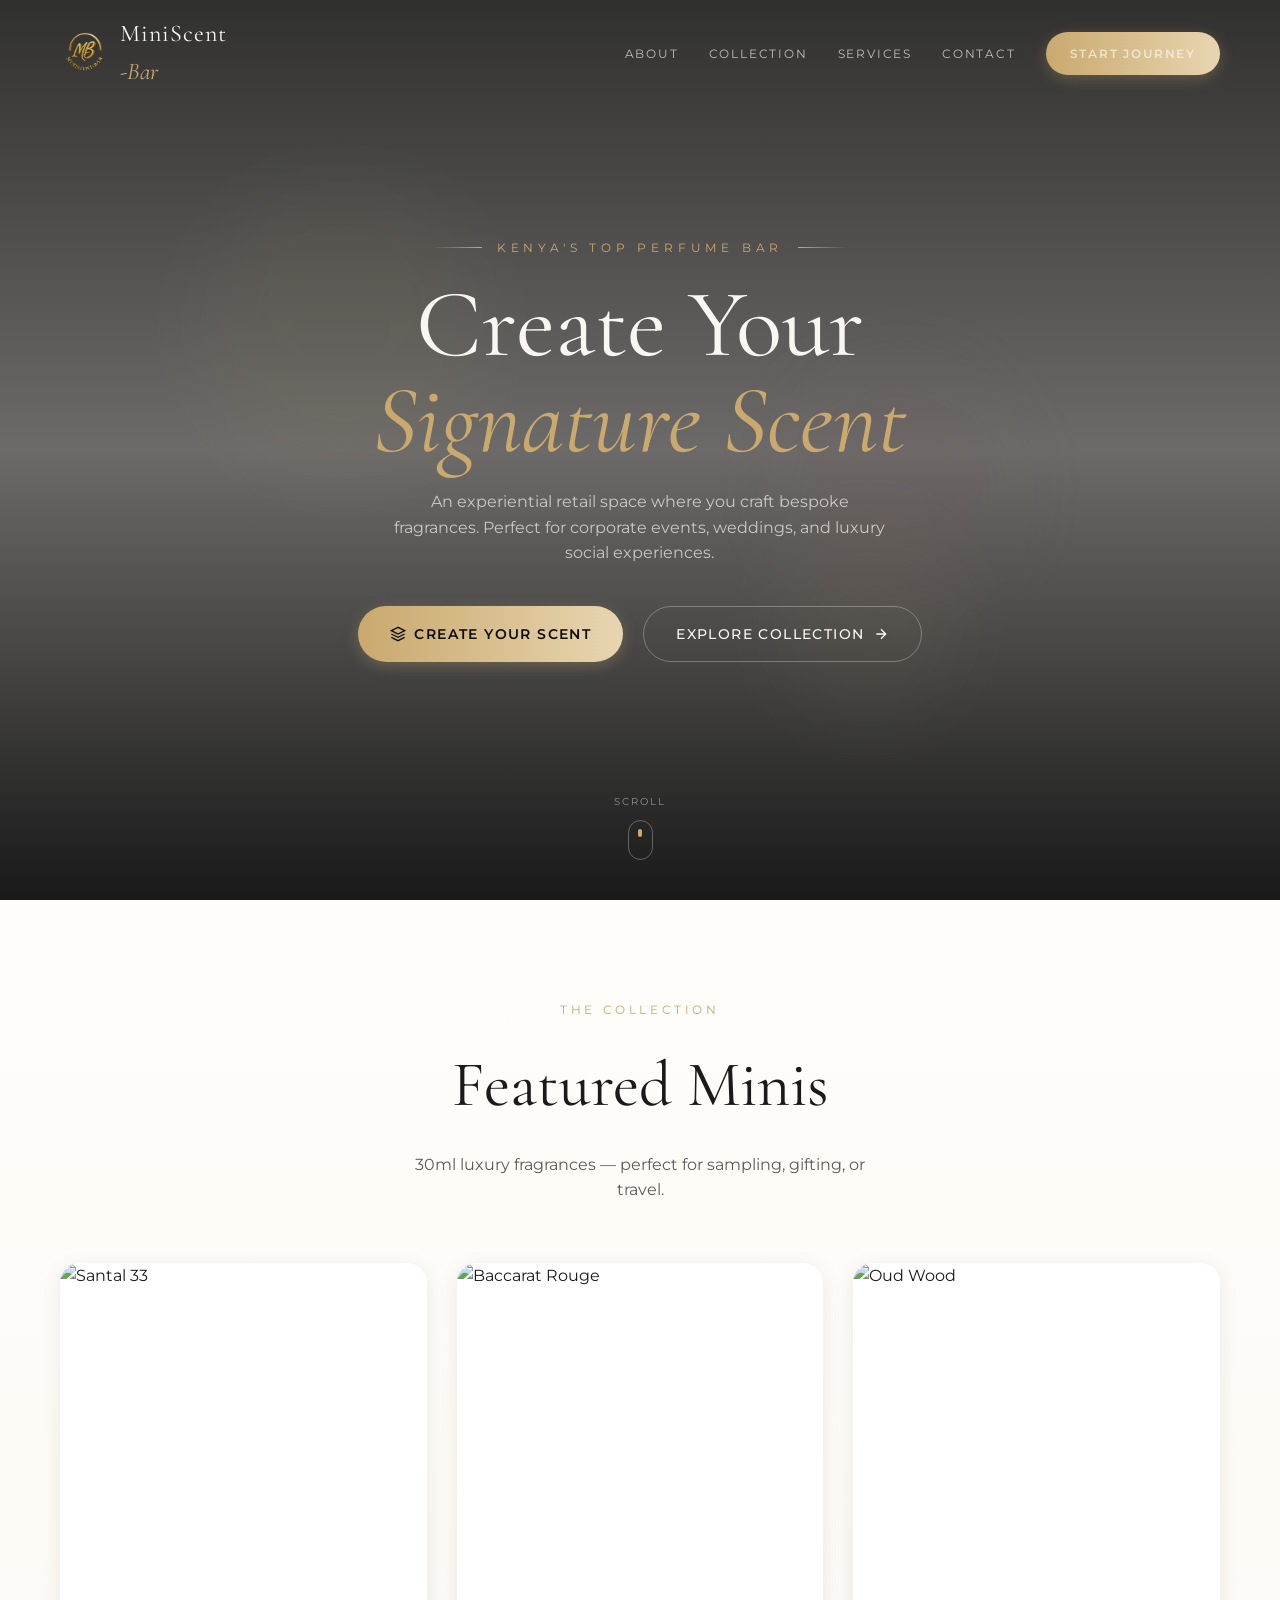
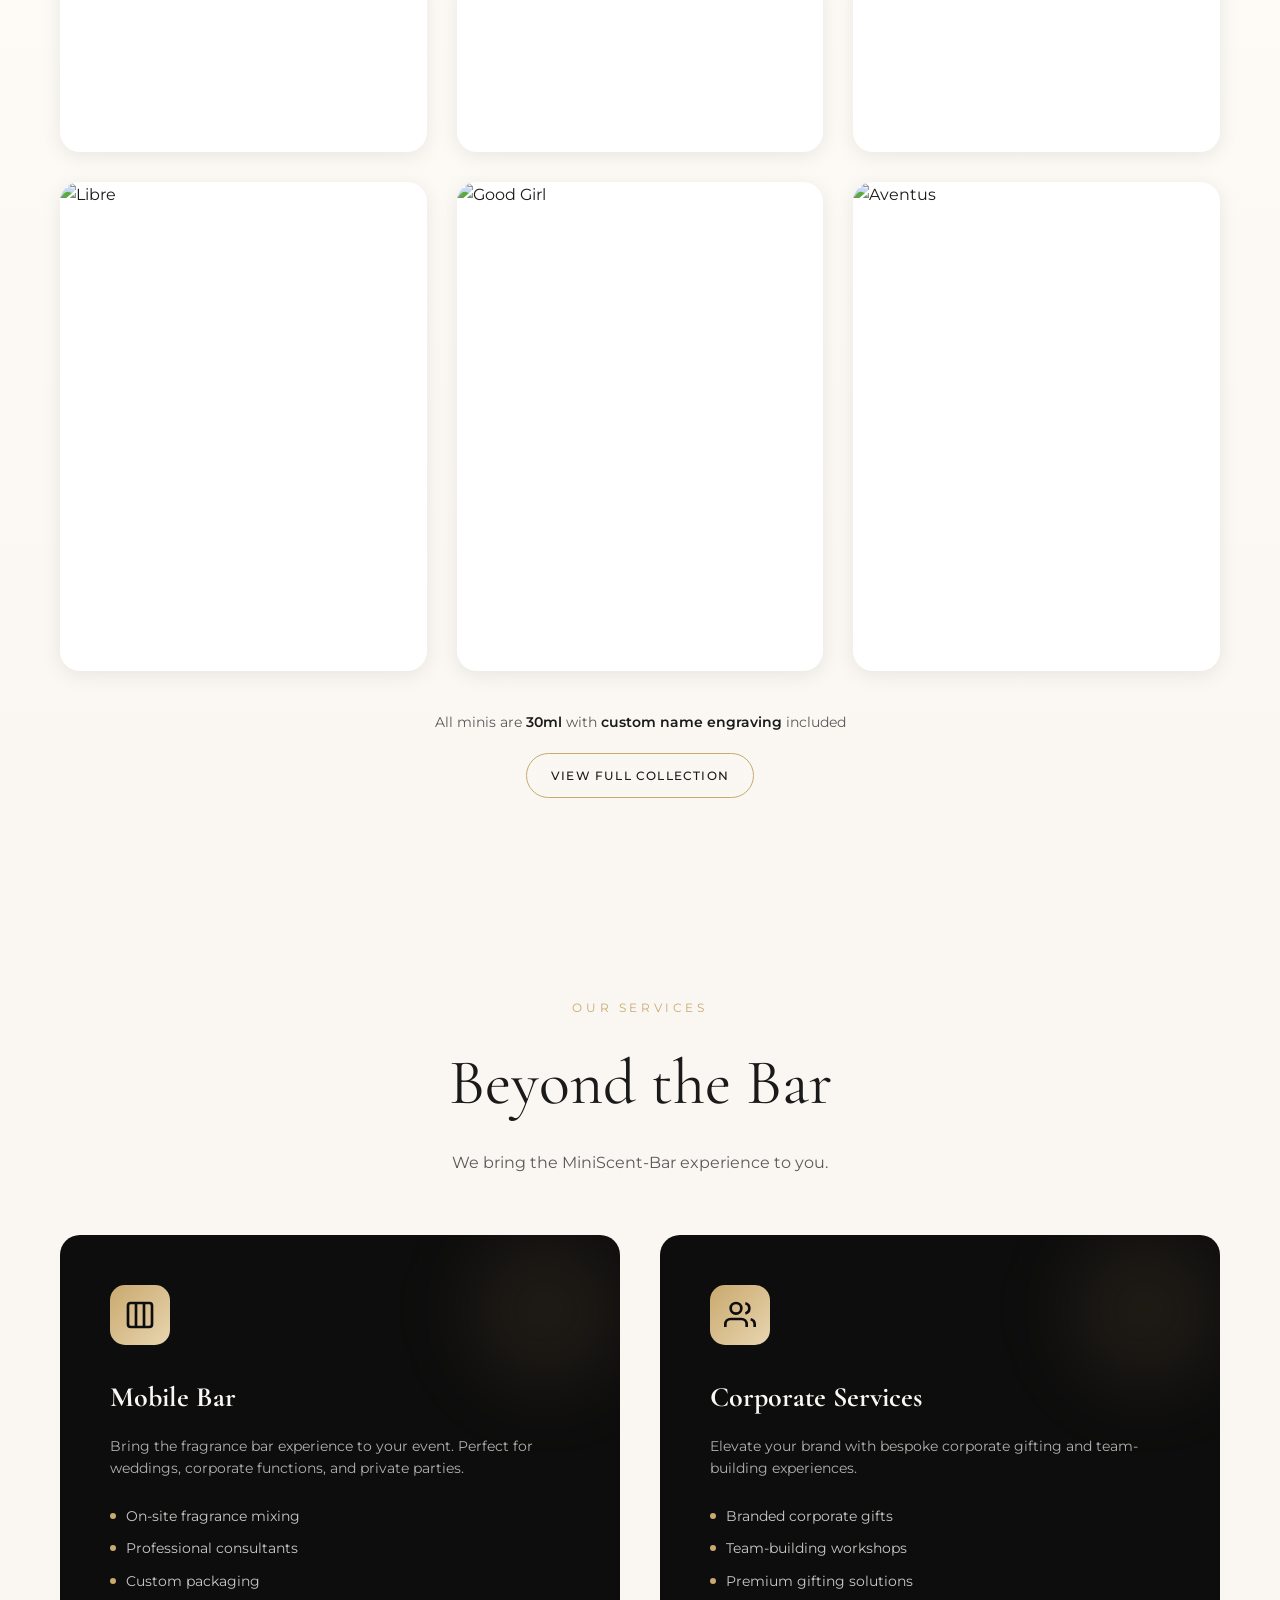
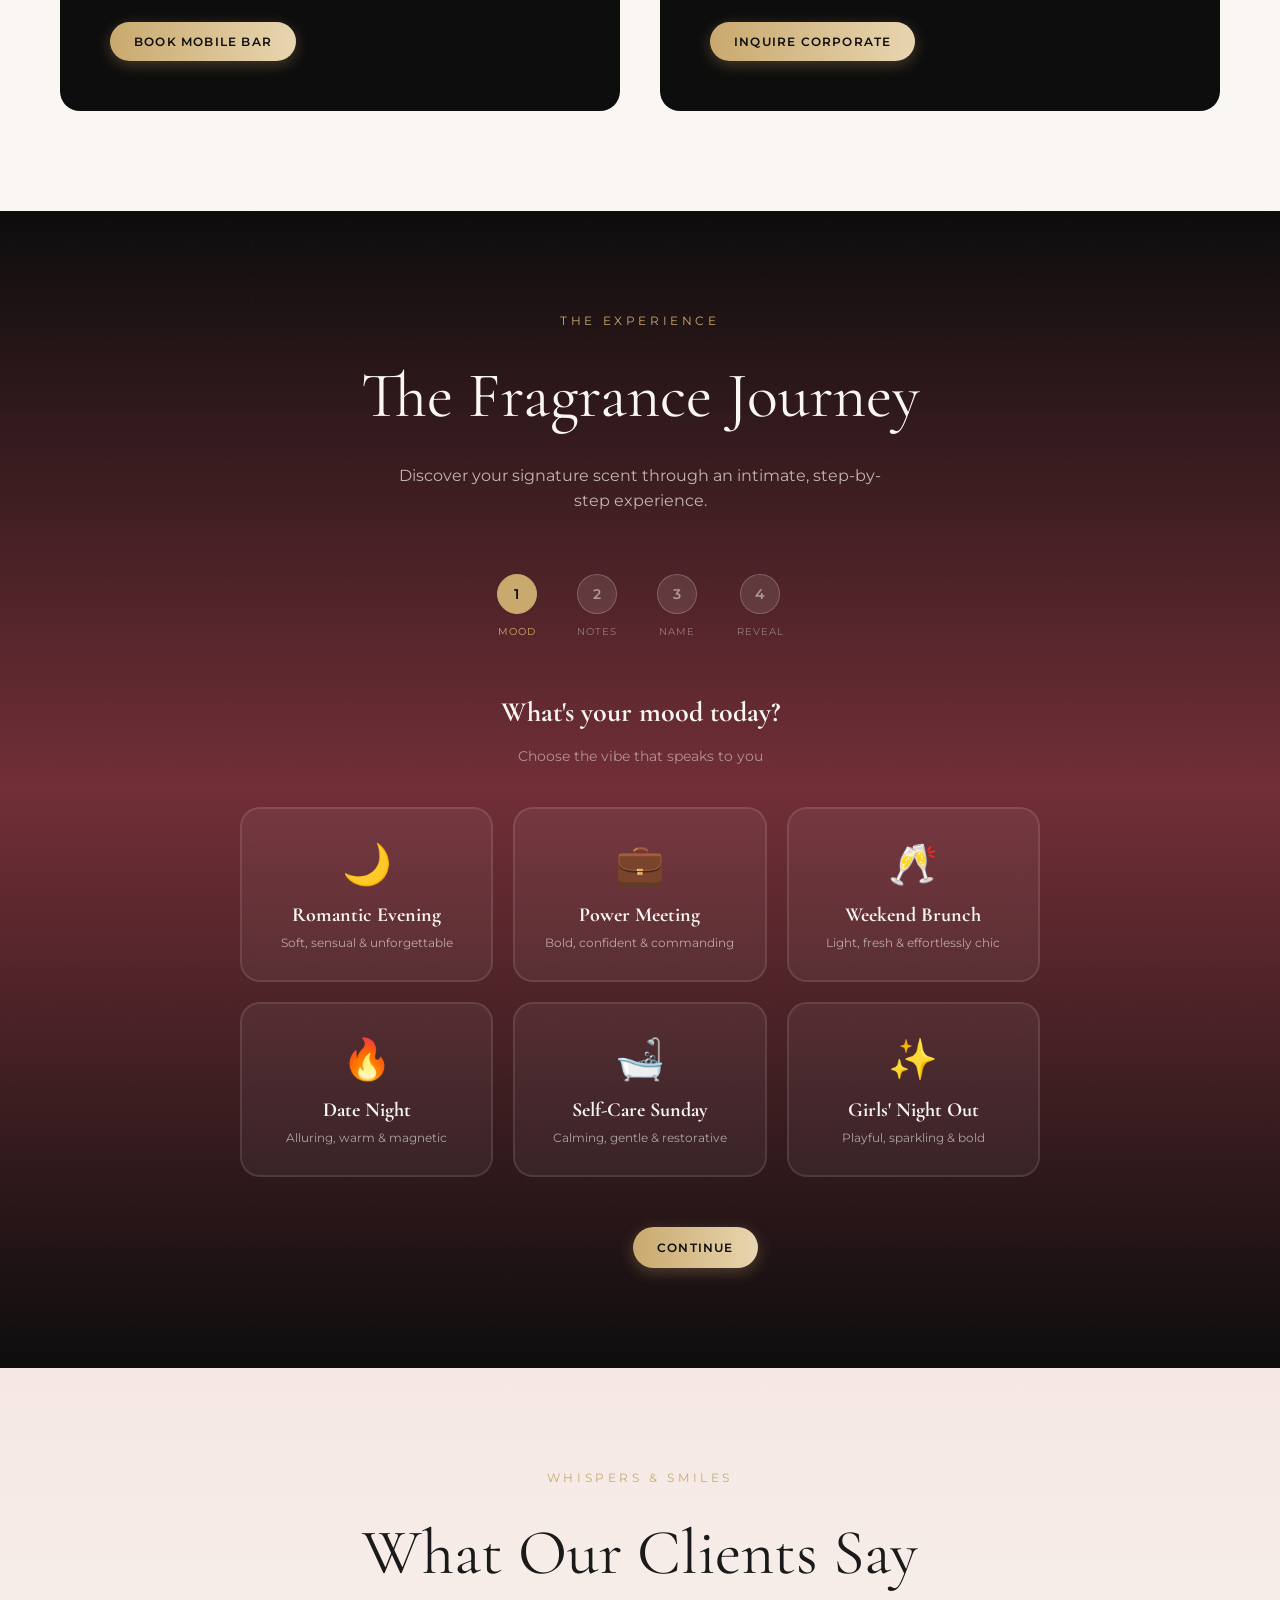
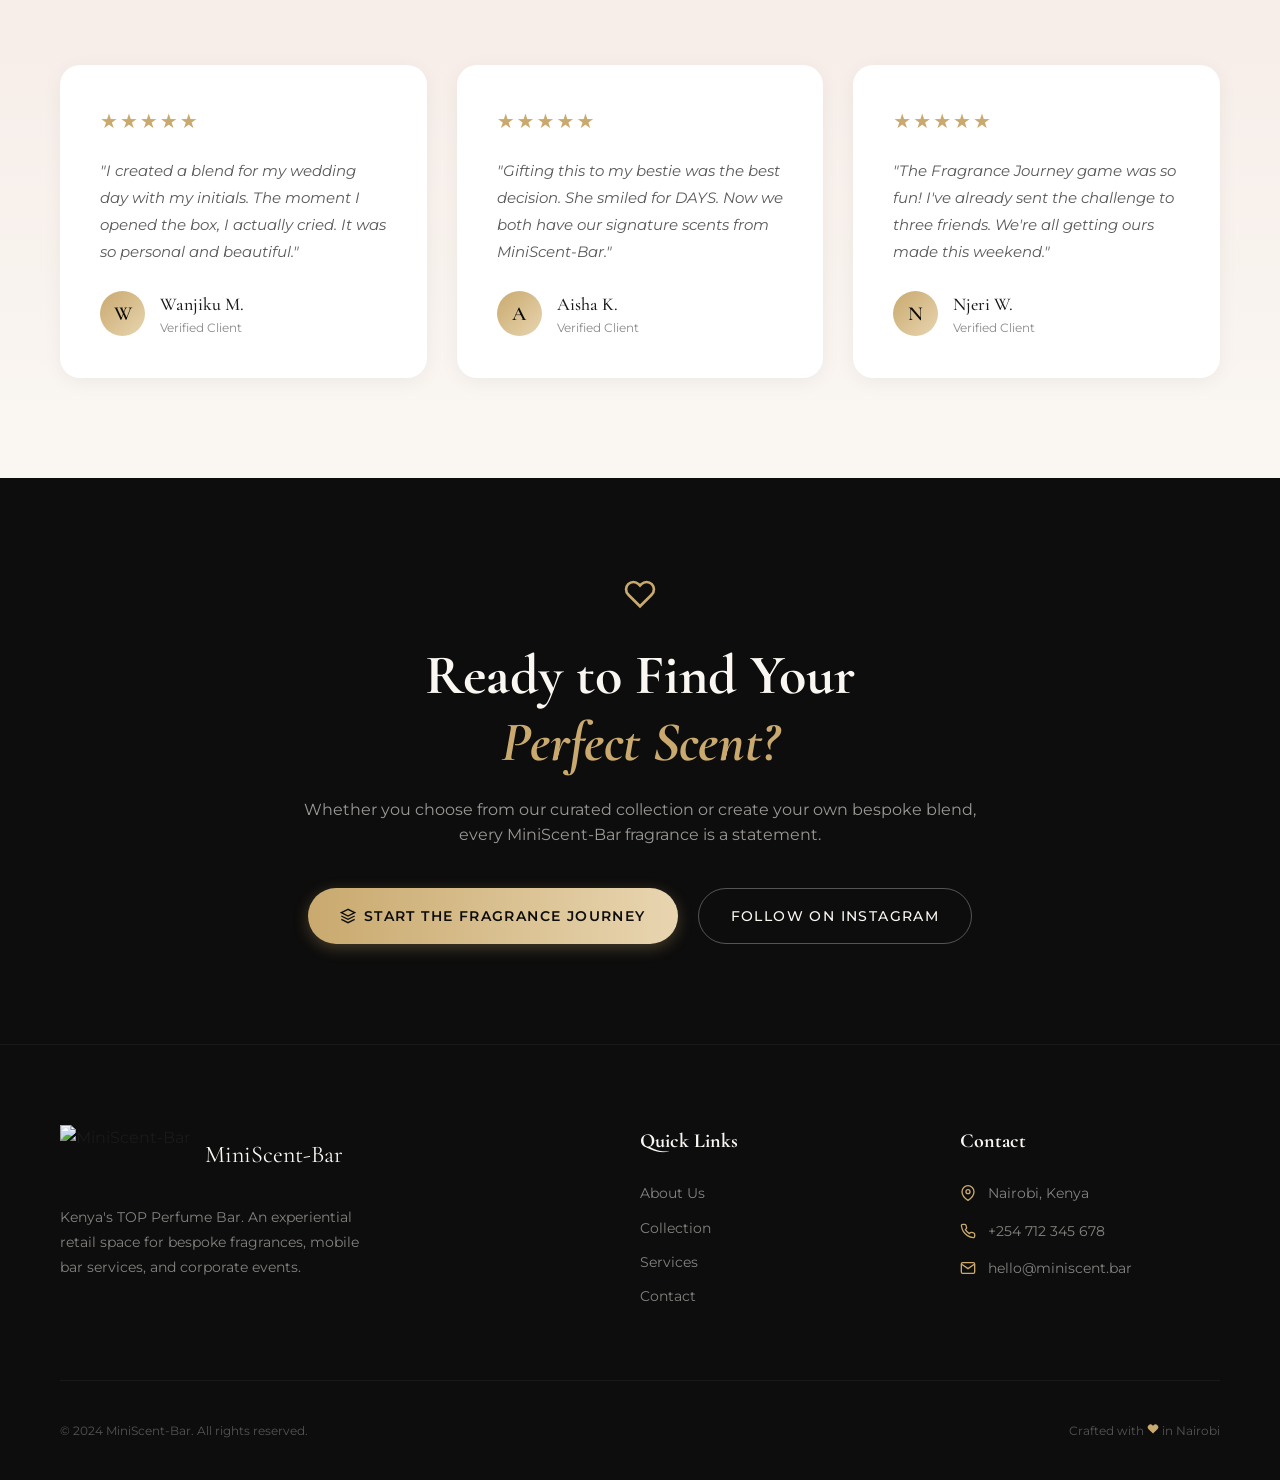
==== commit 2ac08d56: "Update index.html" ====
--- a/index.html
+++ b/index.html
@@ -15,7 +15,7 @@
   <nav id="navbar" class="navbar">
     <div class="nav-container">
       <a href="index.html" class="logo">
-        <img src="c:\Users\HP\Downloads\projects\miniscent-bar-vanilla\css\logo.png"  alt="MiniScent-Bar Logo">
+        <img src="..\css\logo.png"  alt="MiniScent-Bar Logo">
         <div class="logo-text">
           <span class="logo-main">MiniScent</span>
           <span class="logo-accent">-Bar</span>
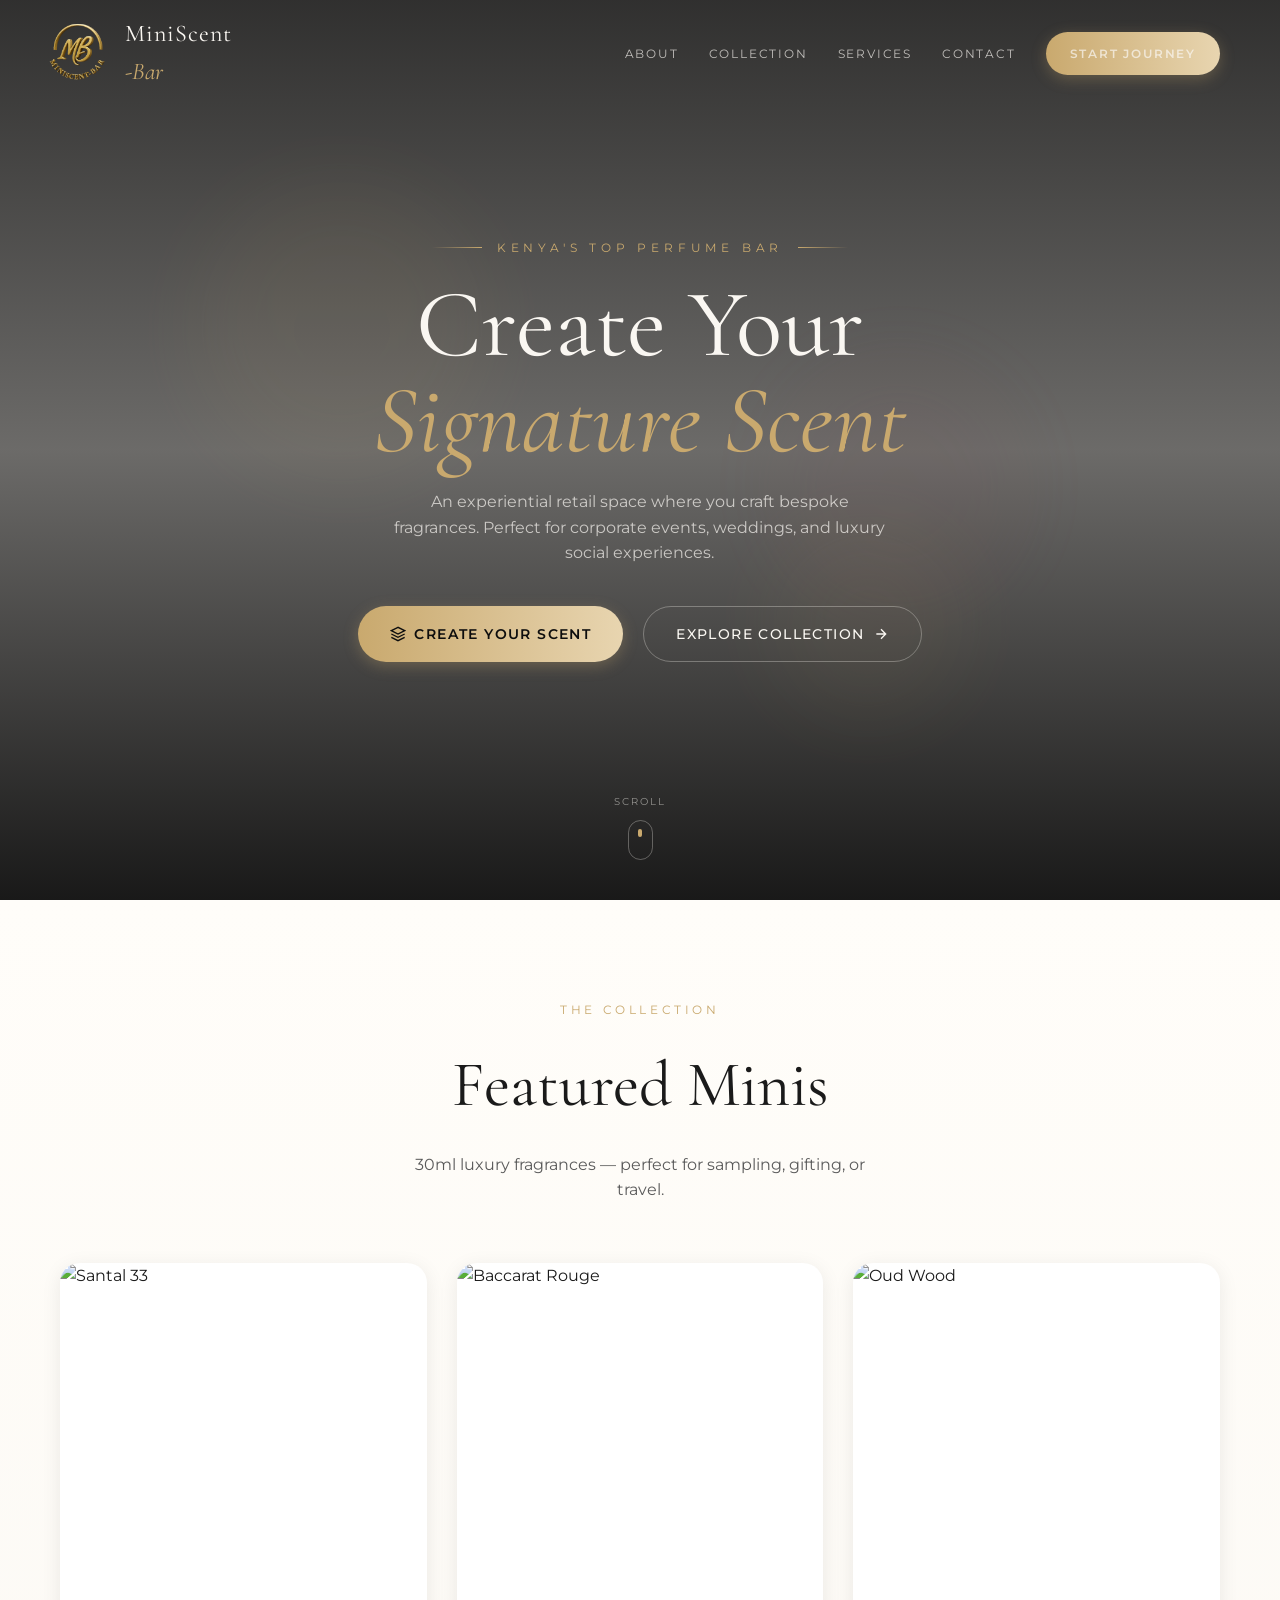
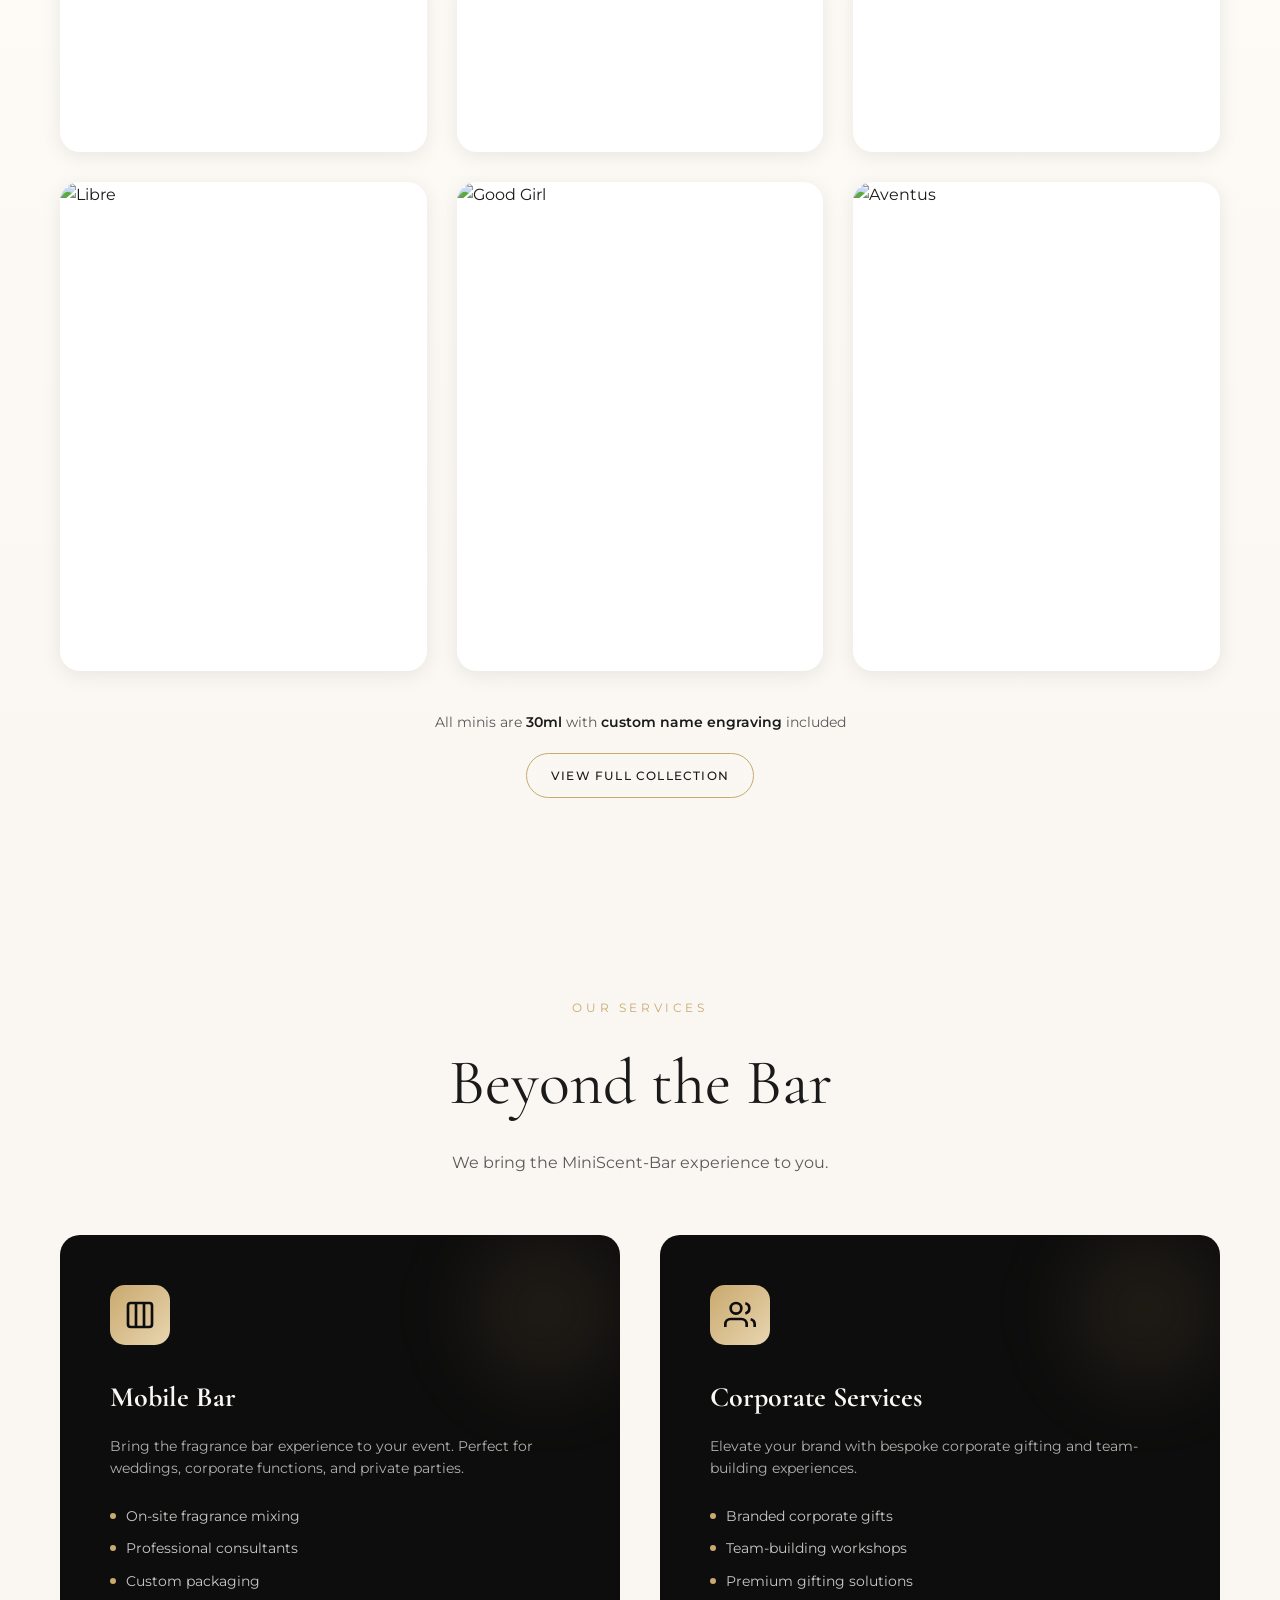
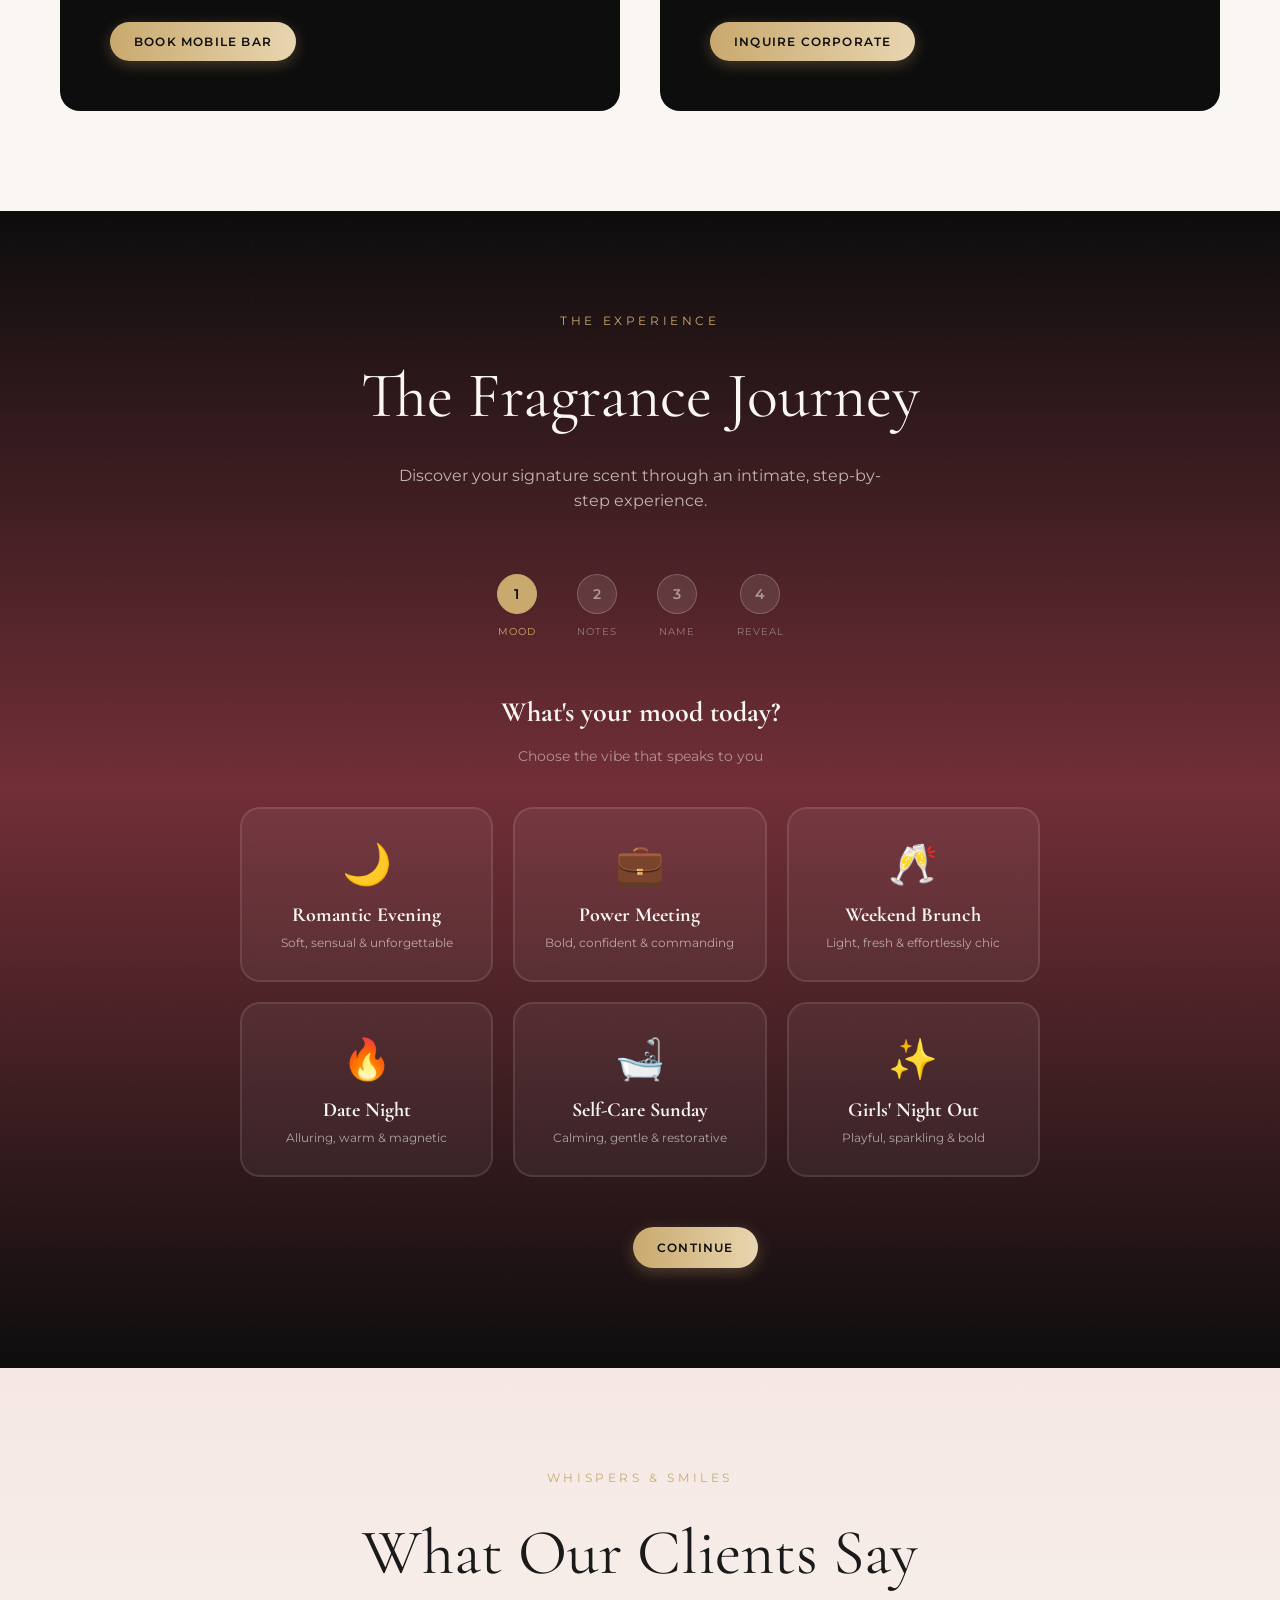
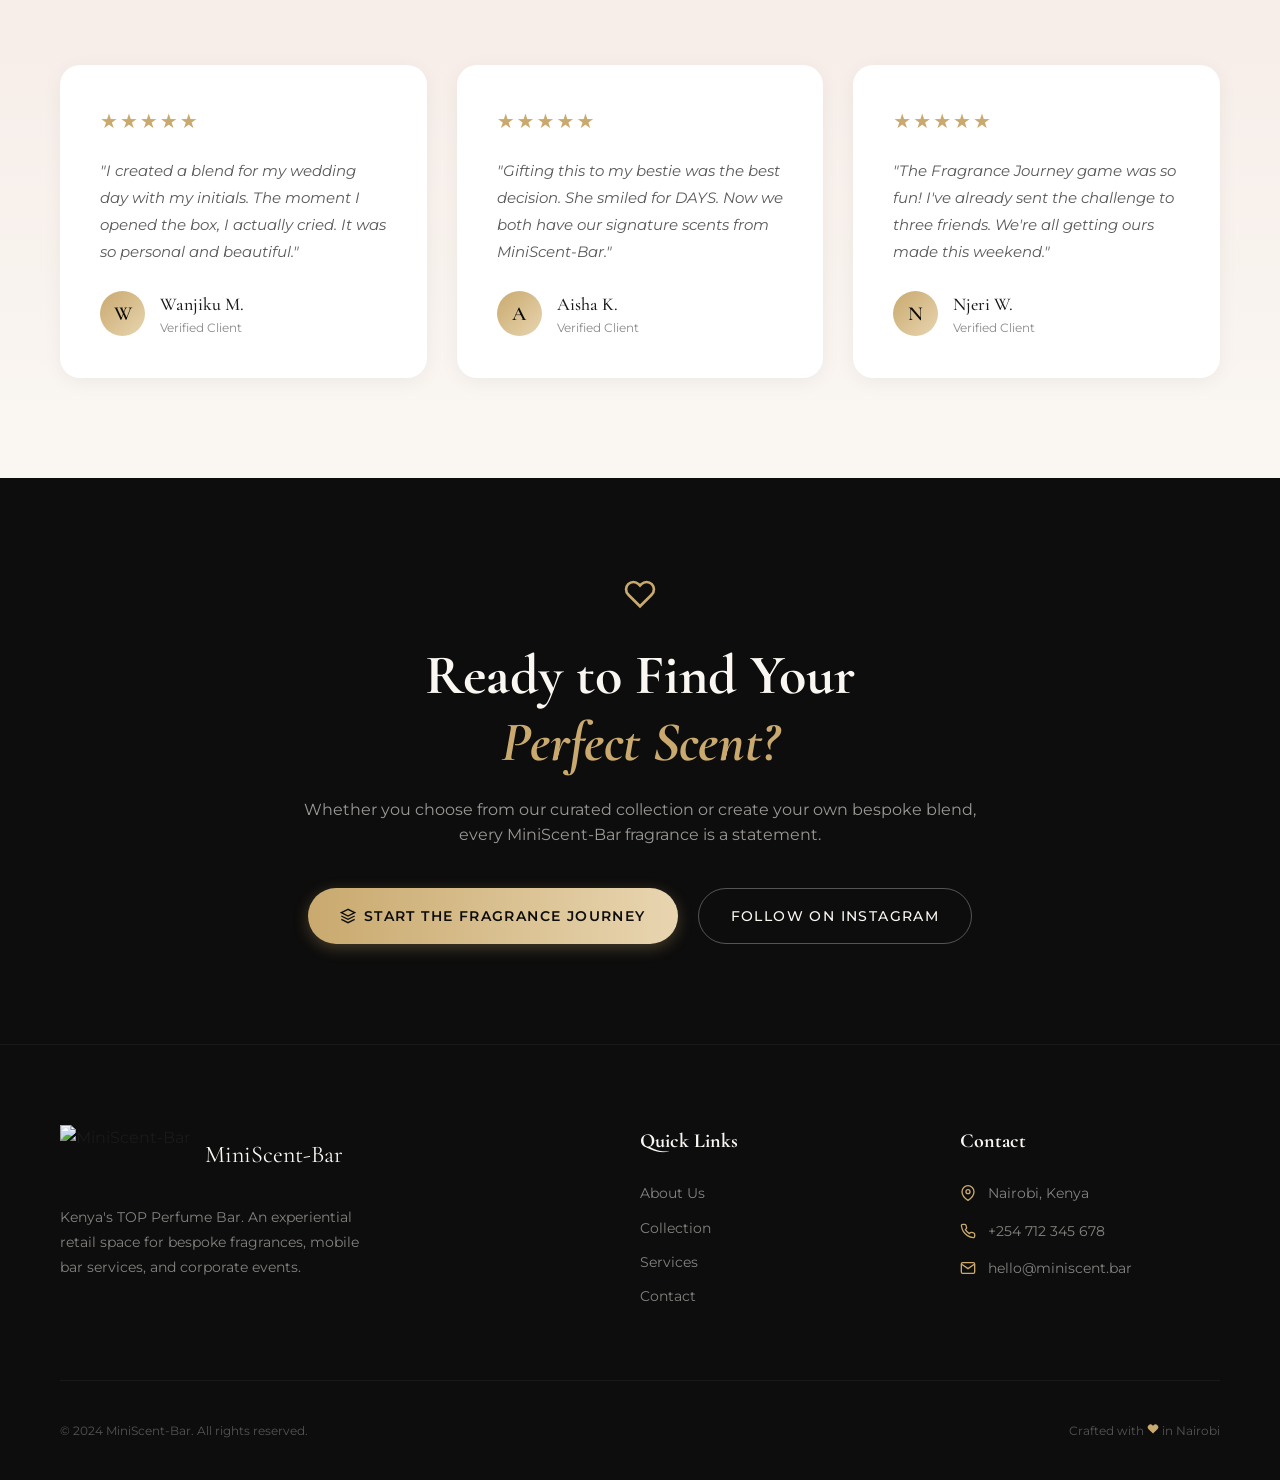
==== commit 9ba8bff3: "Update index.html" ====
--- a/index.html
+++ b/index.html
@@ -4,7 +4,7 @@
   <meta charset="UTF-8">
   <meta name="viewport" content="width=device-width, initial-scale=1.0">
   <title>MiniScent-Bar | Kenya's TOP Perfume Bar</title>
-  <link rel="icon" type="image/png" href="/logo.png">
+  <link rel="icon" type="image/png" href="css/logo.png">
   <link rel="preconnect" href="https://fonts.googleapis.com">
   <link rel="preconnect" href="https://fonts.gstatic.com" crossorigin>
   <link href="https://fonts.googleapis.com/css2?family=Cormorant+Garamond:ital,wght@0,300;0,400;0,500;0,600;0,700;1,400;1,500&family=Montserrat:wght@300;400;500;600&display=swap" rel="stylesheet">
@@ -15,7 +15,7 @@
   <nav id="navbar" class="navbar">
     <div class="nav-container">
       <a href="index.html" class="logo">
-        <img src="..\css\logo.png"  alt="MiniScent-Bar Logo">
+        <img src="css/logo.png" alt="MiniScent-Bar Logo">
         <div class="logo-text">
           <span class="logo-main">MiniScent</span>
           <span class="logo-accent">-Bar</span>
--- a/css/styles.css
+++ b/css/styles.css
@@ -117,7 +117,7 @@
 .nav-container {
   max-width: 1200px;
   margin: 0 auto;
-  padding: 0 20px;
+  padding: 0 20px 0 0;
   display: flex;
   justify-content: space-between;
   align-items: center;
@@ -130,7 +130,7 @@
 }
 
 .logo img {
-  height: 50px;
+  height: 75px;
   width: auto;
 }
 
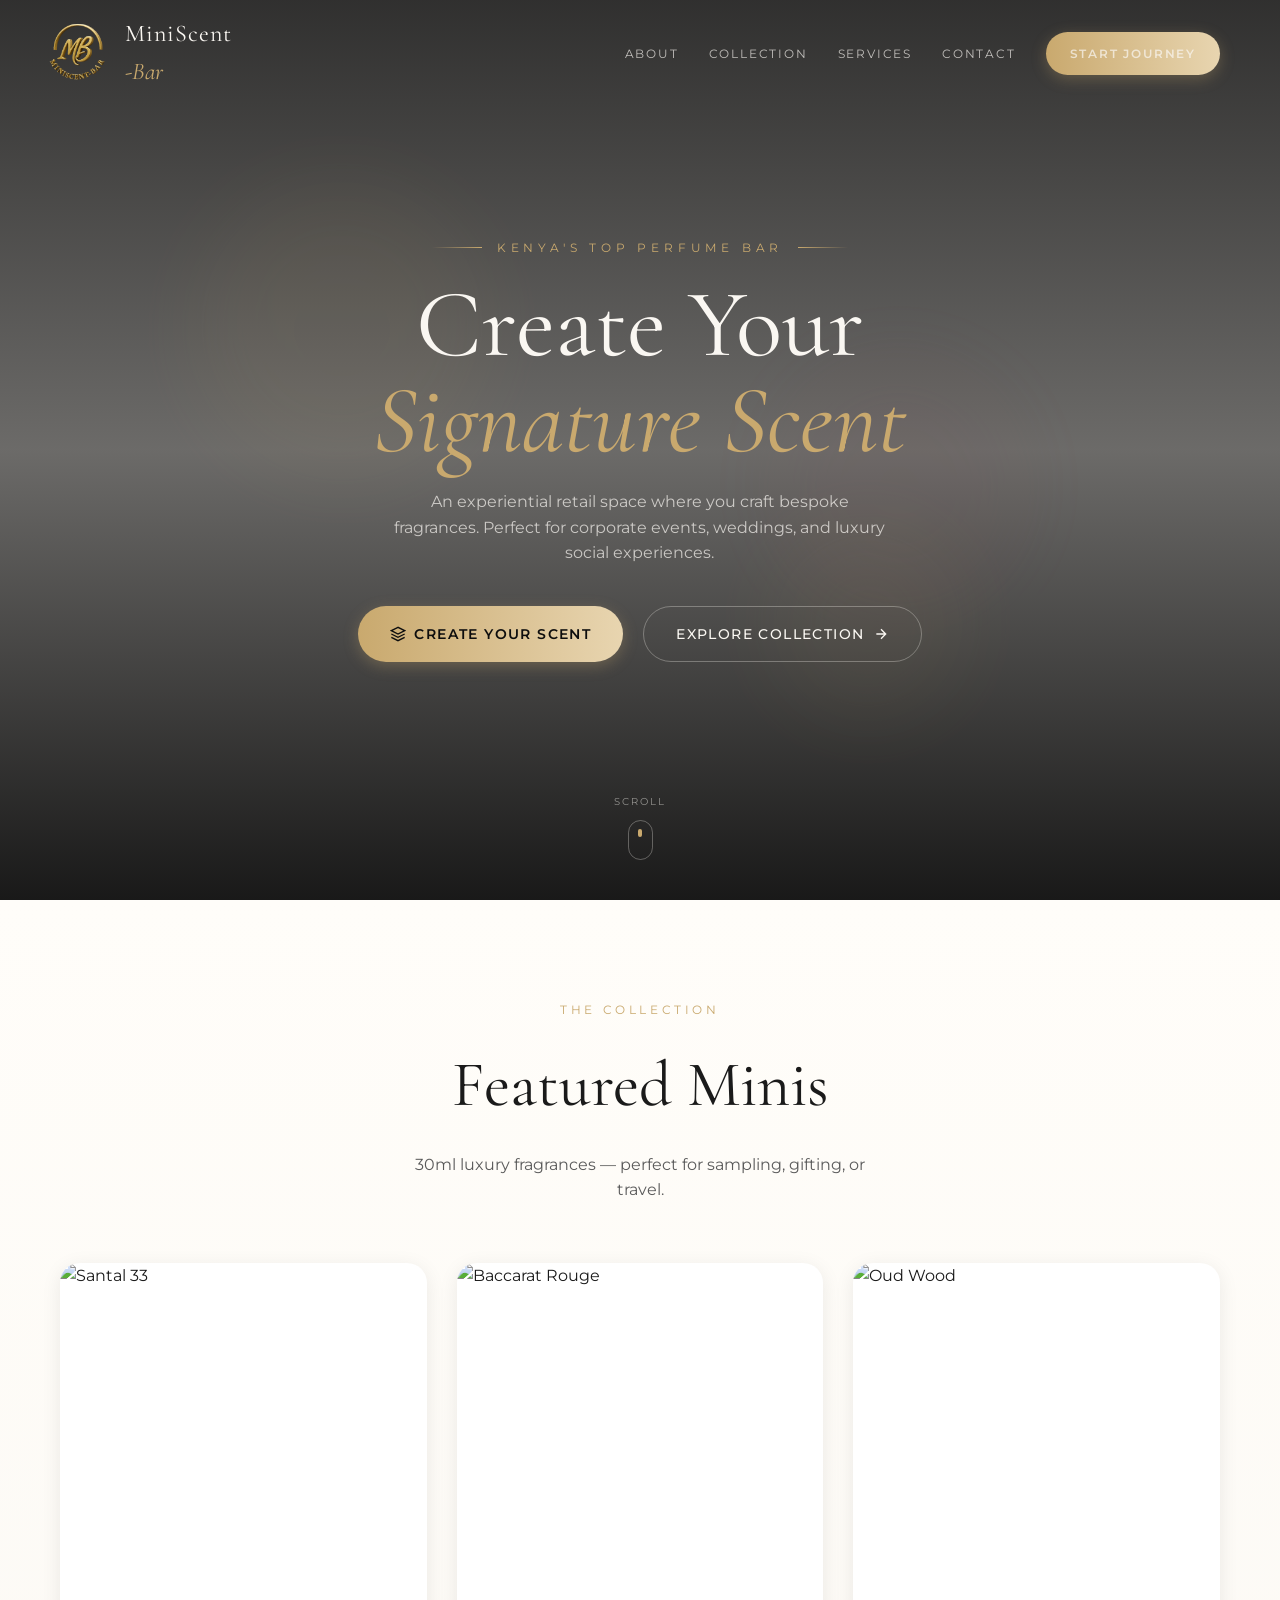
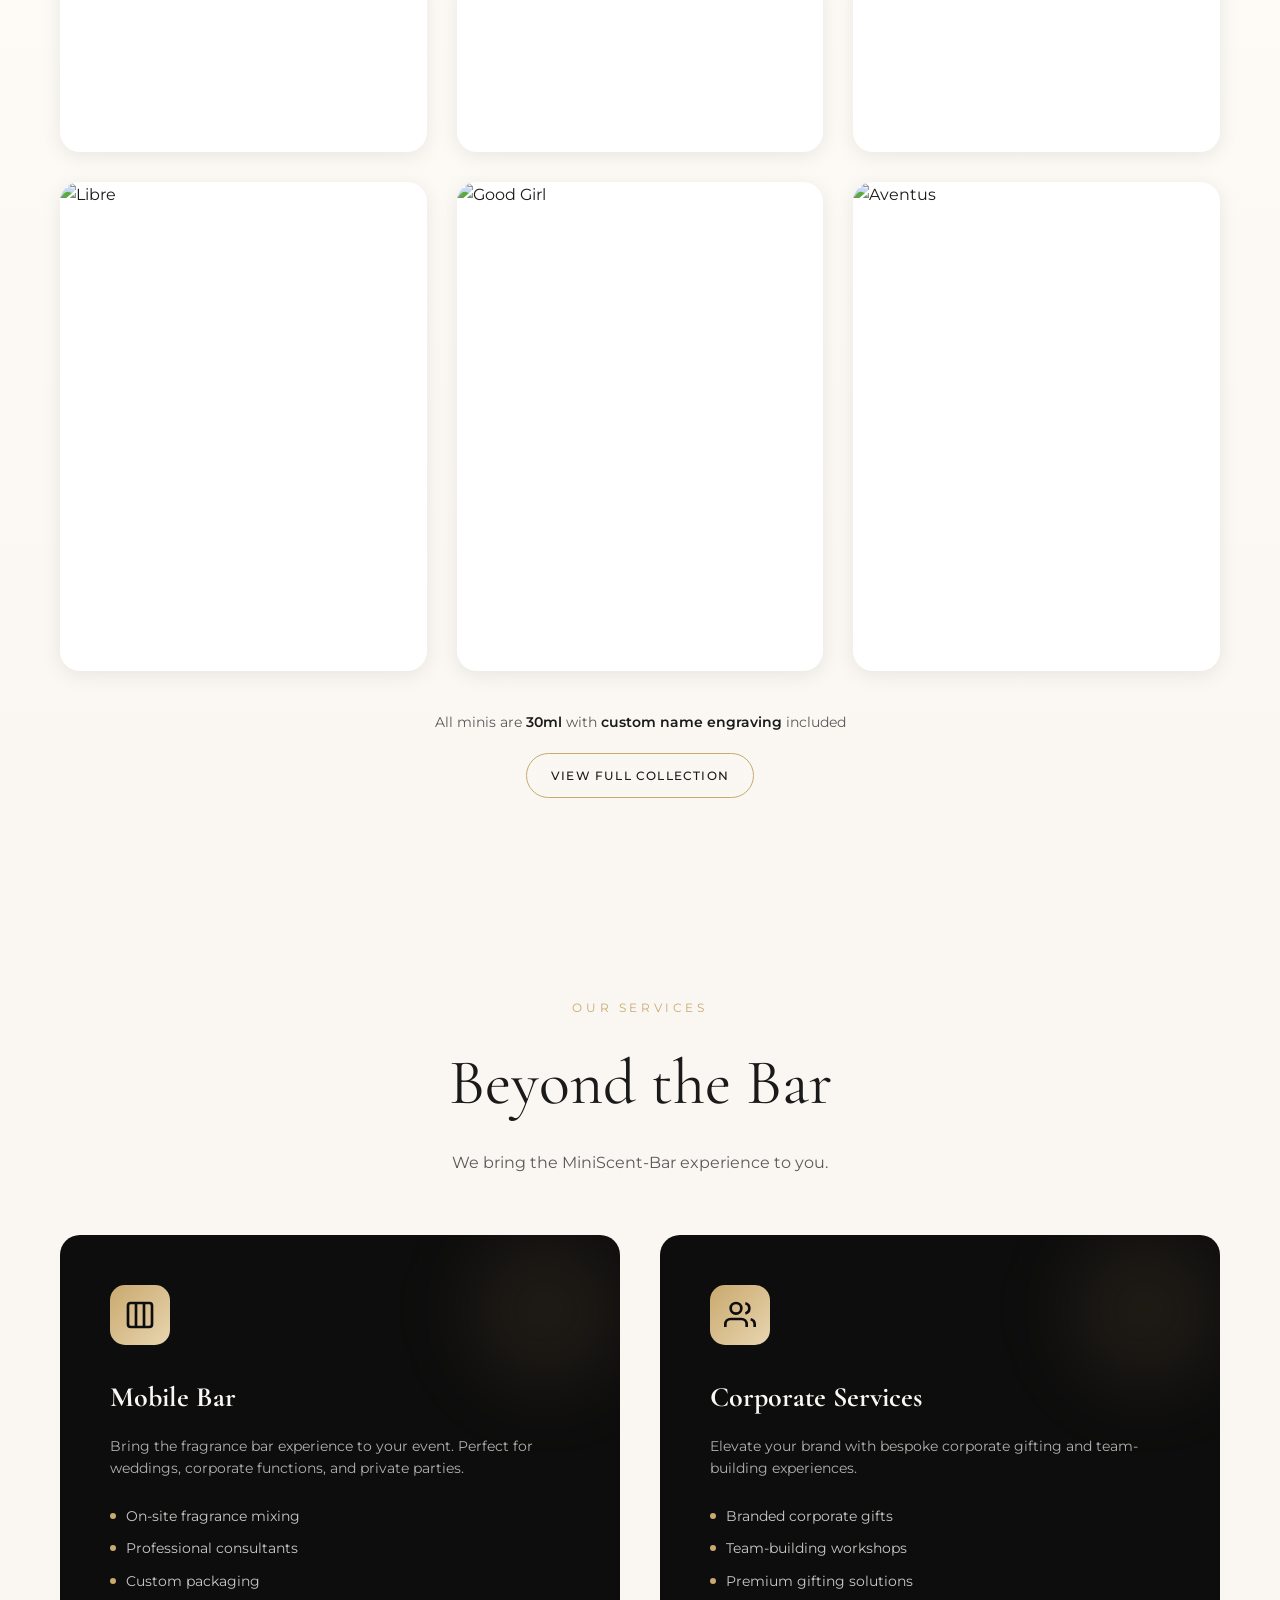
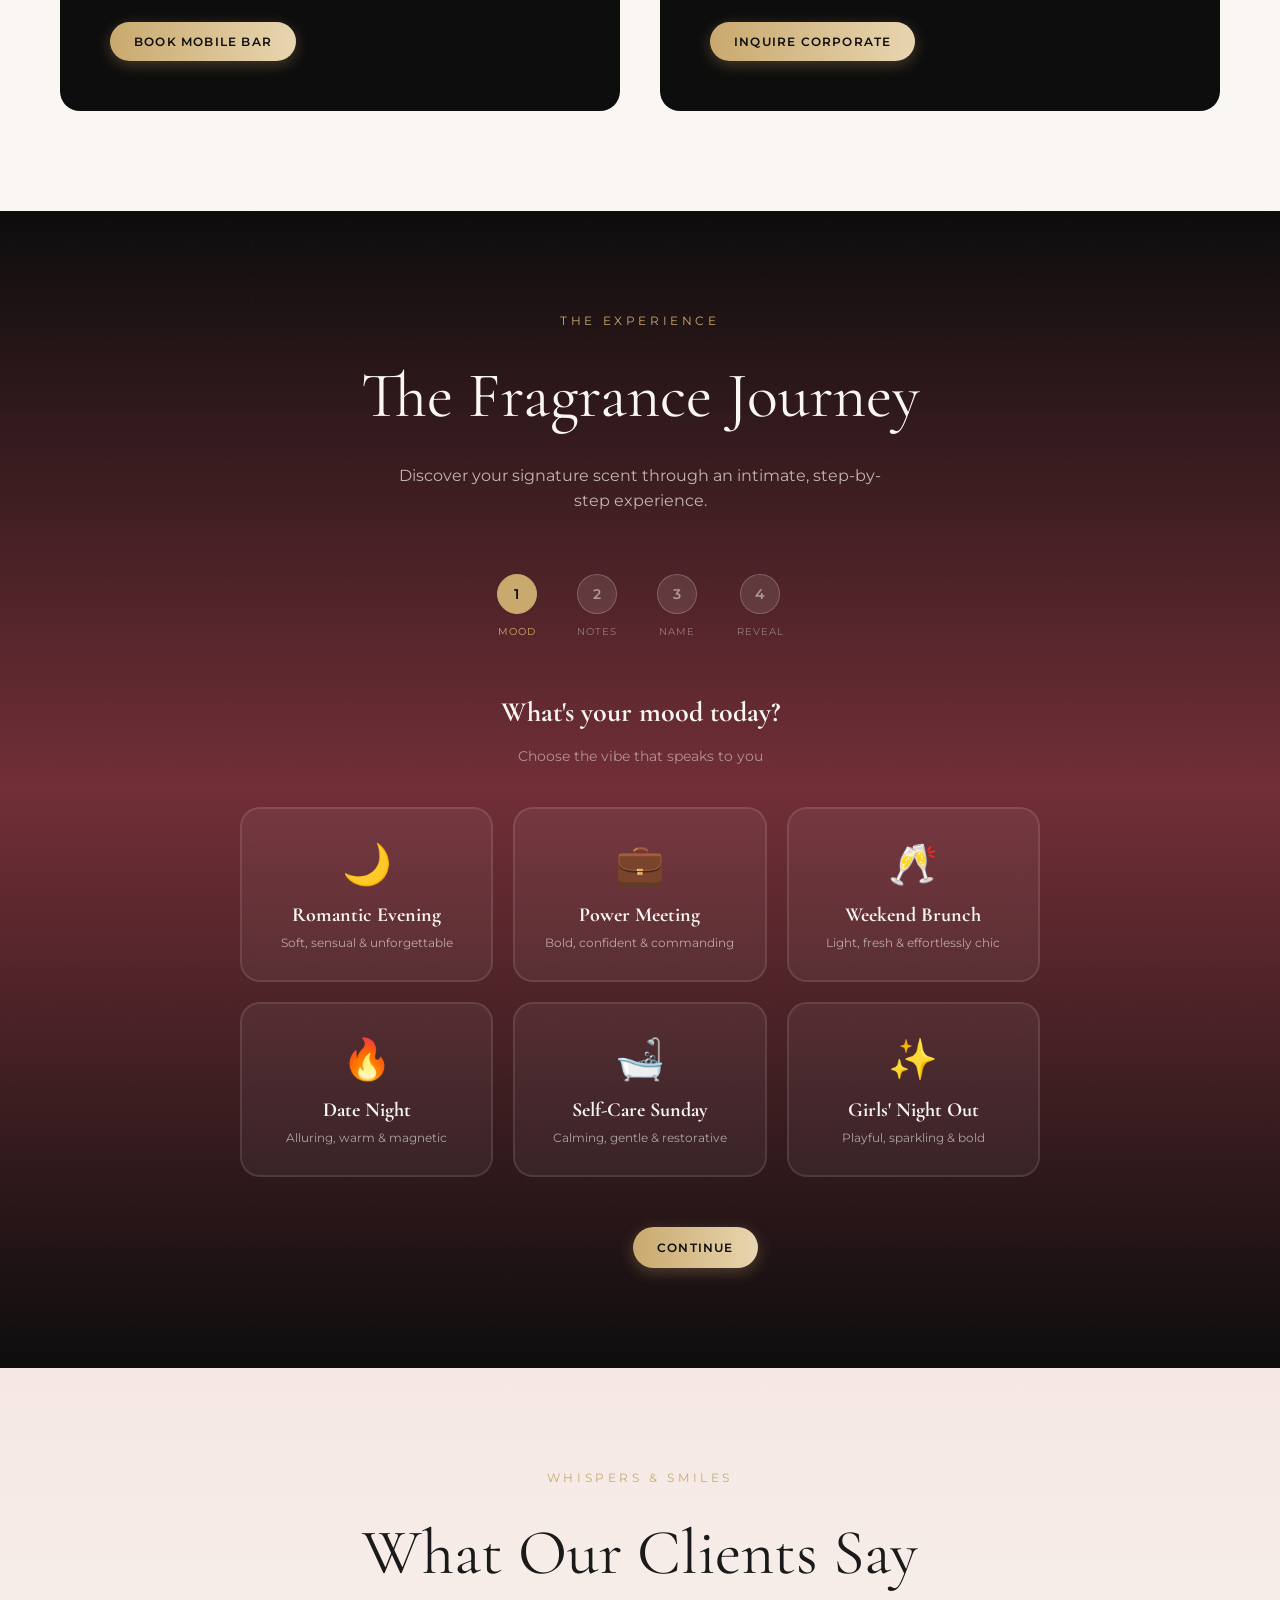
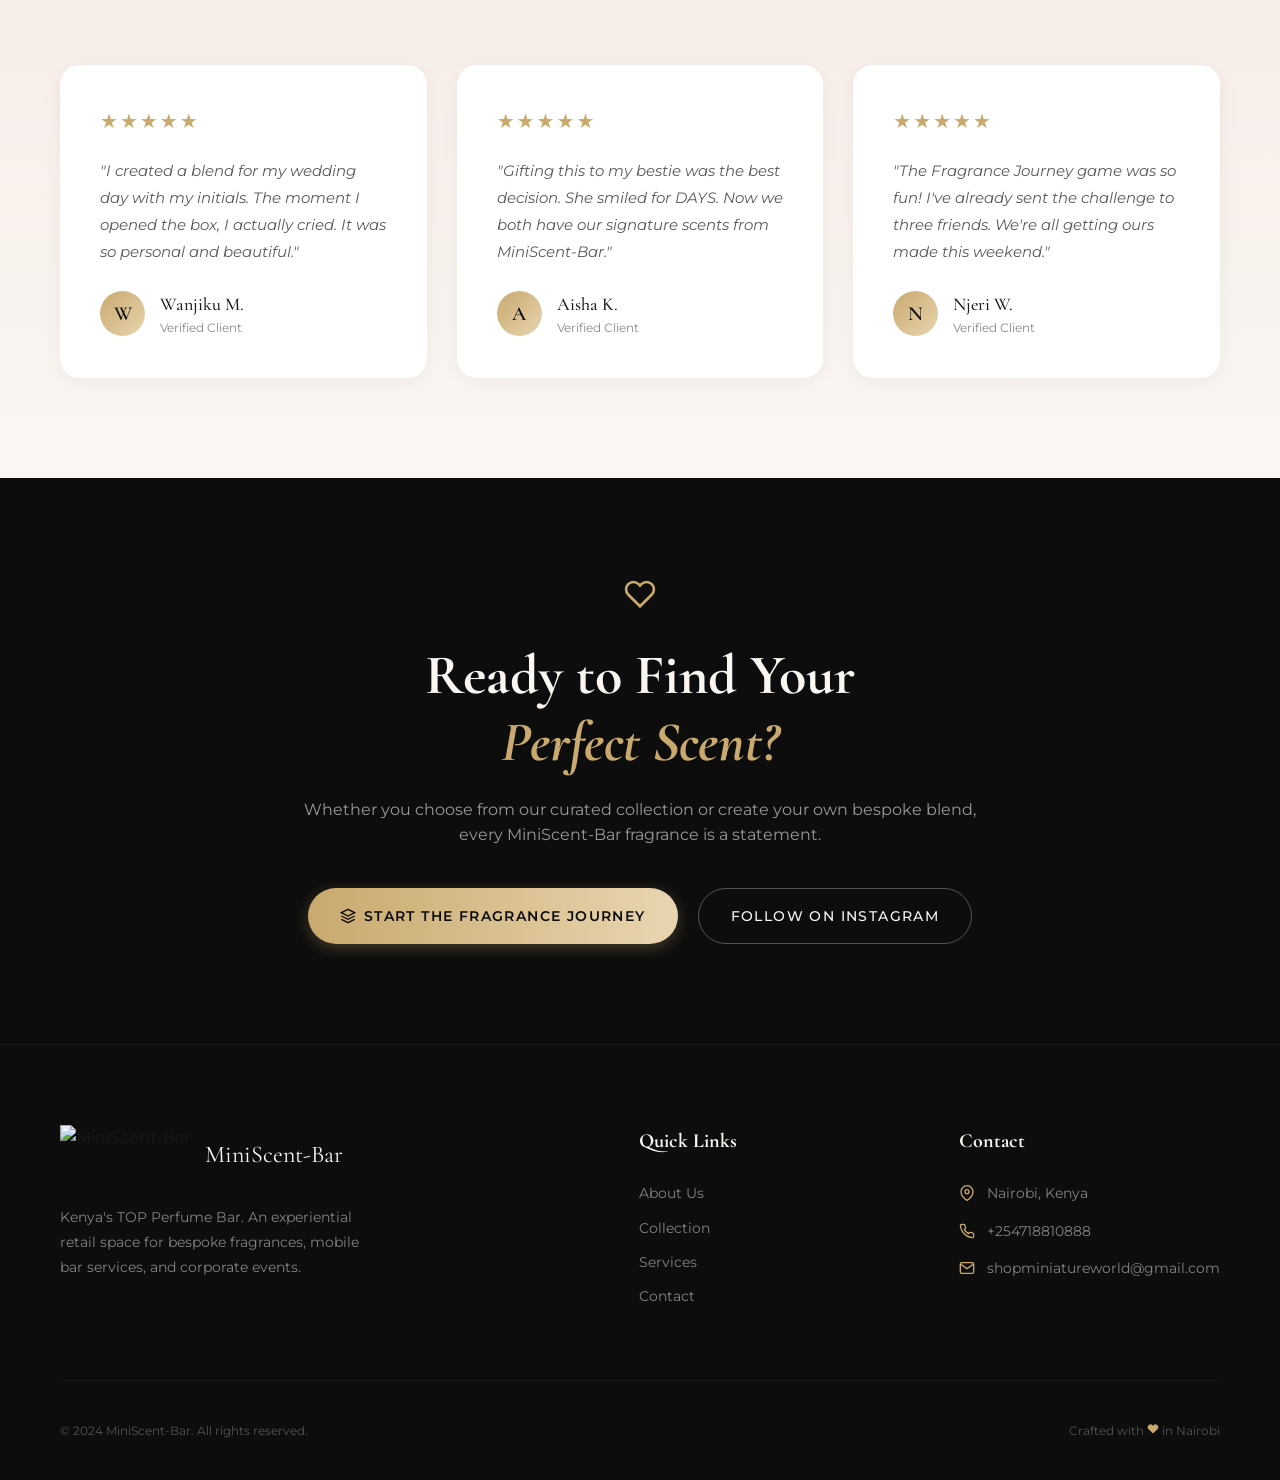
==== commit 9cb8ba54: "Restore WhatsApp integration and update contact details" ====
--- a/index.html
+++ b/index.html
@@ -1,483 +1,966 @@
 <!DOCTYPE html>
+
 <html lang="en">
+
 <head>
+
   <meta charset="UTF-8">
+
   <meta name="viewport" content="width=device-width, initial-scale=1.0">
+
   <title>MiniScent-Bar | Kenya's TOP Perfume Bar</title>
+
   <link rel="icon" type="image/png" href="css/logo.png">
+
   <link rel="preconnect" href="https://fonts.googleapis.com">
+
   <link rel="preconnect" href="https://fonts.gstatic.com" crossorigin>
+
   <link href="https://fonts.googleapis.com/css2?family=Cormorant+Garamond:ital,wght@0,300;0,400;0,500;0,600;0,700;1,400;1,500&family=Montserrat:wght@300;400;500;600&display=swap" rel="stylesheet">
+
   <link rel="stylesheet" href="css/styles.css">
+
 </head>
+
 <body>
+
   <!-- Navigation -->
+
   <nav id="navbar" class="navbar">
+
     <div class="nav-container">
+
       <a href="index.html" class="logo">
+
         <img src="css/logo.png" alt="MiniScent-Bar Logo">
+
         <div class="logo-text">
+
           <span class="logo-main">MiniScent</span>
+
           <span class="logo-accent">-Bar</span>
-        </div>
+
+        </div>
+
       </a>
 
+
+
       <div class="nav-links">
+
         <a href="about.html">About</a>
+
         <a href="collection.html">Collection</a>
+
         <a href="services.html">Services</a>
+
         <a href="contact.html">Contact</a>
+
         <a href="#fragrance-journey" class="btn-primary">Start Journey</a>
-      </div>
+
+      </div>
+
+
 
       <button class="mobile-toggle" id="mobileToggle">
+
         <span></span>
+
         <span></span>
+
         <span></span>
+
       </button>
-    </div>
+
+    </div>
+
+
 
     <!-- Mobile Menu -->
+
     <div class="mobile-menu" id="mobileMenu">
+
       <a href="about.html">About</a>
+
       <a href="collection.html">Collection</a>
+
       <a href="services.html">Services</a>
+
       <a href="contact.html">Contact</a>
+
       <a href="#fragrance-journey" class="btn-primary">Start Journey</a>
-    </div>
+
+    </div>
+
   </nav>
 
+
+
   <!-- Hero Section -->
+
   <section id="hero" class="hero">
+
     <div class="hero-bg">
+
       <img src="https://images.unsplash.com/photo-1615634260167-c8cdede054de?w=1920&q=80" alt="Luxury perfumes">
+
       <div class="hero-overlay"></div>
-    </div>
+
+    </div>
+
+
 
     <!-- Floating Elements -->
+
     <div class="floating-orbs">
+
       <div class="orb orb-1"></div>
+
       <div class="orb orb-2"></div>
+
       <div class="orb orb-3"></div>
-    </div>
+
+    </div>
+
+
 
     <div class="floating-bottles">
+
       <img src="https://images.unsplash.com/photo-1541643600914-78b084683601?w=200&h=300&fit=crop" alt="" class="bottle-right">
+
       <img src="https://images.unsplash.com/photo-1592945403244-b3fbafd7f539?w=240&h=360&fit=crop" alt="" class="bottle-left">
-    </div>
+
+    </div>
+
+
 
     <div class="hero-content">
+
       <div class="hero-subtitle">
+
         <span class="line"></span>
+
         <p>Kenya's TOP Perfume Bar</p>
+
         <span class="line"></span>
-      </div>
+
+      </div>
+
       <h1>Create Your<br><span class="gold-text italic">Signature Scent</span></h1>
+
       <p class="hero-desc">An experiential retail space where you craft bespoke fragrances. Perfect for corporate events, weddings, and luxury social experiences.</p>
+
       <div class="hero-buttons">
+
         <a href="#fragrance-journey" class="btn-primary btn-large">
+
           <svg width="16" height="16" viewBox="0 0 24 24" fill="none" stroke="currentColor" stroke-width="2"><path d="M12 2L2 7l10 5 10-5-10-5zM2 17l10 5 10-5M2 12l10 5 10-5"/></svg>
+
           Create Your Scent
+
         </a>
+
         <a href="collection.html" class="btn-outline btn-large">
+
           Explore Collection
+
           <svg width="16" height="16" viewBox="0 0 24 24" fill="none" stroke="currentColor" stroke-width="2"><path d="M5 12h14M12 5l7 7-7 7"/></svg>
+
         </a>
-      </div>
-    </div>
+
+      </div>
+
+    </div>
+
+
 
     <div class="scroll-indicator">
+
       <span>Scroll</span>
+
       <div class="mouse">
+
         <div class="wheel"></div>
-      </div>
-    </div>
+
+      </div>
+
+    </div>
+
   </section>
 
+
+
   <!-- Featured Collection -->
+
   <section id="collection" class="section collection-section">
+
     <div class="container">
+
       <div class="section-header">
+
         <p class="section-label">The Collection</p>
+
         <h2>Featured Minis</h2>
+
         <p class="section-desc">30ml luxury fragrances — perfect for sampling, gifting, or travel.</p>
-      </div>
+
+      </div>
+
+
 
       <div class="collection-grid">
+
         <div class="perfume-card">
+
           <div class="card-image">
+
             <img src="https://images.unsplash.com/photo-1541643600914-78b084683601?w=400&h=600&fit=crop" alt="Santal 33">
+
             <div class="card-overlay">
+
               <p class="brand">Le Labo</p>
+
               <h3>Santal 33</h3>
+
               <p class="type">Woody & Rich</p>
+
               <span class="price">Ksh 3,000</span>
+
               <button class="btn-primary btn-small" onclick="orderPerfume('Santal 33')">Order</button>
+
             </div>
-          </div>
-        </div>
+
+          </div>
+
+        </div>
+
+
 
         <div class="perfume-card">
+
           <div class="card-image">
+
             <img src="https://images.unsplash.com/photo-1592945403244-b3fbafd7f539?w=400&h=600&fit=crop" alt="Baccarat Rouge">
+
             <div class="card-overlay">
+
               <p class="brand">MFK</p>
+
               <h3>Baccarat Rouge</h3>
+
               <p class="type">Amber Floral</p>
+
               <span class="price">Ksh 3,000</span>
+
               <button class="btn-primary btn-small" onclick="orderPerfume('Baccarat Rouge')">Order</button>
+
             </div>
-          </div>
-        </div>
+
+          </div>
+
+        </div>
+
+
 
         <div class="perfume-card">
+
           <div class="card-image">
+
             <img src="https://images.unsplash.com/photo-1587017539504-67cfbddac569?w=400&h=600&fit=crop" alt="Oud Wood">
+
             <div class="card-overlay">
+
               <p class="brand">Tom Ford</p>
+
               <h3>Oud Wood</h3>
+
               <p class="type">Smoky & Warm</p>
+
               <span class="price">Ksh 3,000</span>
+
               <button class="btn-primary btn-small" onclick="orderPerfume('Oud Wood')">Order</button>
+
             </div>
-          </div>
-        </div>
+
+          </div>
+
+        </div>
+
+
 
         <div class="perfume-card">
+
           <div class="card-image">
+
             <img src="https://images.unsplash.com/photo-1594035910387-fea47794261f?w=400&h=600&fit=crop" alt="Libre">
+
             <div class="card-overlay">
+
               <p class="brand">YSL</p>
+
               <h3>Libre</h3>
+
               <p class="type">Bold Lavender</p>
+
               <span class="price">Ksh 3,000</span>
+
               <button class="btn-primary btn-small" onclick="orderPerfume('Libre')">Order</button>
+
             </div>
-          </div>
-        </div>
+
+          </div>
+
+        </div>
+
+
 
         <div class="perfume-card">
+
           <div class="card-image">
+
             <img src="https://images.unsplash.com/photo-1595425970377-c9703cf48b6d?w=400&h=600&fit=crop" alt="Good Girl">
+
             <div class="card-overlay">
+
               <p class="brand">Carolina Herrera</p>
+
               <h3>Good Girl</h3>
+
               <p class="type">Sweet & Dark</p>
+
               <span class="price">Ksh 3,000</span>
+
               <button class="btn-primary btn-small" onclick="orderPerfume('Good Girl')">Order</button>
+
             </div>
-          </div>
-        </div>
+
+          </div>
+
+        </div>
+
+
 
         <div class="perfume-card">
+
           <div class="card-image">
+
             <img src="https://images.unsplash.com/photo-1523293182086-7651a899d37f?w=400&h=600&fit=crop" alt="Aventus">
+
             <div class="card-overlay">
+
               <p class="brand">Creed</p>
+
               <h3>Aventus</h3>
+
               <p class="type">Fruity & Rich</p>
+
               <span class="price">Ksh 3,000</span>
+
               <button class="btn-primary btn-small" onclick="orderPerfume('Aventus')">Order</button>
+
             </div>
-          </div>
-        </div>
-      </div>
+
+          </div>
+
+        </div>
+
+      </div>
+
+
 
       <div class="collection-footer">
+
         <p>All minis are <span class="highlight">30ml</span> with <span class="highlight">custom name engraving</span> included</p>
+
         <a href="collection.html" class="btn-secondary">View Full Collection</a>
-      </div>
-    </div>
+
+      </div>
+
+    </div>
+
   </section>
 
+
+
   <!-- Services Section -->
+
   <section id="services" class="section services-section">
+
     <div class="container">
+
       <div class="section-header">
+
         <p class="section-label">Our Services</p>
+
         <h2>Beyond the Bar</h2>
+
         <p class="section-desc">We bring the MiniScent-Bar experience to you.</p>
-      </div>
+
+      </div>
+
+
 
       <div class="services-grid">
+
         <div class="service-card">
+
           <div class="service-icon">
+
             <svg width="32" height="32" viewBox="0 0 24 24" fill="none" stroke="currentColor" stroke-width="2">
+
               <rect x="3" y="3" width="18" height="18" rx="2"/>
+
               <path d="M9 3v18"/>
+
               <path d="M15 3v18"/>
+
             </svg>
-          </div>
+
+          </div>
+
           <h3>Mobile Bar</h3>
+
           <p>Bring the fragrance bar experience to your event. Perfect for weddings, corporate functions, and private parties.</p>
+
           <ul>
+
             <li>On-site fragrance mixing</li>
+
             <li>Professional consultants</li>
+
             <li>Custom packaging</li>
+
           </ul>
+
           <button class="btn-primary" onclick="inquireService('Mobile Bar')">Book Mobile Bar</button>
-        </div>
+
+        </div>
+
+
 
         <div class="service-card">
+
           <div class="service-icon">
+
             <svg width="32" height="32" viewBox="0 0 24 24" fill="none" stroke="currentColor" stroke-width="2">
+
               <path d="M17 21v-2a4 4 0 0 0-4-4H5a4 4 0 0 0-4 4v2"/>
+
               <circle cx="9" cy="7" r="4"/>
+
               <path d="M23 21v-2a4 4 0 0 0-3-3.87"/>
+
               <path d="M16 3.13a4 4 0 0 1 0 7.75"/>
+
             </svg>
-          </div>
+
+          </div>
+
           <h3>Corporate Services</h3>
+
           <p>Elevate your brand with bespoke corporate gifting and team-building experiences.</p>
+
           <ul>
+
             <li>Branded corporate gifts</li>
+
             <li>Team-building workshops</li>
+
             <li>Premium gifting solutions</li>
+
           </ul>
+
           <button class="btn-primary" onclick="inquireService('Corporate')">Inquire Corporate</button>
-        </div>
-      </div>
-    </div>
+
+        </div>
+
+      </div>
+
+    </div>
+
   </section>
 
+
+
   <!-- Fragrance Journey -->
+
   <section id="fragrance-journey" class="section journey-section">
+
     <div class="container">
+
       <div class="section-header light">
+
         <p class="section-label">The Experience</p>
+
         <h2>The Fragrance Journey</h2>
+
         <p class="section-desc">Discover your signature scent through an intimate, step-by-step experience.</p>
-      </div>
+
+      </div>
+
+
 
       <!-- Progress Steps -->
+
       <div class="progress-steps">
+
         <div class="step active" data-step="1">
+
           <div class="step-number">1</div>
+
           <span>Mood</span>
-        </div>
+
+        </div>
+
         <div class="step" data-step="2">
+
           <div class="step-number">2</div>
+
           <span>Notes</span>
-        </div>
+
+        </div>
+
         <div class="step" data-step="3">
+
           <div class="step-number">3</div>
+
           <span>Name</span>
-        </div>
+
+        </div>
+
         <div class="step" data-step="4">
+
           <div class="step-number">4</div>
+
           <span>Reveal</span>
-        </div>
-      </div>
+
+        </div>
+
+      </div>
+
+
 
       <!-- Journey Steps Content -->
+
       <div class="journey-content">
+
         <!-- Step 1: Mood -->
+
         <div class="journey-step active" id="step1">
+
           <h3>What's your mood today?</h3>
+
           <p>Choose the vibe that speaks to you</p>
+
           <div class="mood-grid">
+
             <button class="mood-card" data-mood="romantic">
+
               <span class="emoji">🌙</span>
+
               <h4>Romantic Evening</h4>
+
               <p>Soft, sensual & unforgettable</p>
+
             </button>
+
             <button class="mood-card" data-mood="power">
+
               <span class="emoji">💼</span>
+
               <h4>Power Meeting</h4>
+
               <p>Bold, confident & commanding</p>
+
             </button>
+
             <button class="mood-card" data-mood="brunch">
+
               <span class="emoji">🥂</span>
+
               <h4>Weekend Brunch</h4>
+
               <p>Light, fresh & effortlessly chic</p>
+
             </button>
+
             <button class="mood-card" data-mood="datenight">
+
               <span class="emoji">🔥</span>
+
               <h4>Date Night</h4>
+
               <p>Alluring, warm & magnetic</p>
+
             </button>
+
             <button class="mood-card" data-mood="selfcare">
+
               <span class="emoji">🛁</span>
+
               <h4>Self-Care Sunday</h4>
+
               <p>Calming, gentle & restorative</p>
+
             </button>
+
             <button class="mood-card" data-mood="girlsnight">
+
               <span class="emoji">✨</span>
+
               <h4>Girls' Night Out</h4>
+
               <p>Playful, sparkling & bold</p>
+
             </button>
-          </div>
-        </div>
+
+          </div>
+
+        </div>
+
+
 
         <!-- Step 2: Notes (simplified) -->
+
         <div class="journey-step" id="step2">
+
           <h3>Choose Your Notes</h3>
+
           <p>Select up to 3 top notes, 3 heart notes, and 2 base notes</p>
+
           <div class="notes-tabs">
+
             <button class="tab-btn active" data-tab="top">Top Notes</button>
+
             <button class="tab-btn" data-tab="heart">Heart Notes</button>
+
             <button class="tab-btn" data-tab="base">Base Notes</button>
-          </div>
+
+          </div>
+
           <div class="notes-grid" id="notesGrid">
+
             <!-- Populated by JS -->
-          </div>
-        </div>
+
+          </div>
+
+        </div>
+
+
 
         <!-- Step 3: Name -->
+
         <div class="journey-step" id="step3">
+
           <h3>Name Your Creation</h3>
+
           <p>This name will be elegantly printed on your bottle</p>
+
           <div class="name-input">
+
             <input type="text" id="perfumeName" placeholder="e.g. Midnight Rose, Amara, Queen..." maxlength="20">
+
             <span class="char-count">0/20</span>
-          </div>
-        </div>
+
+          </div>
+
+        </div>
+
+
 
         <!-- Step 4: Reveal -->
+
         <div class="journey-step" id="step4">
+
           <div class="reveal-card">
+
             <div class="perfume-bottle">
+
               <svg viewBox="0 0 100 140" class="bottle-svg">
+
                 <path d="M30 40 L30 20 Q30 10 50 10 Q70 10 70 20 L70 40 L75 45 L75 130 Q75 135 70 135 L30 135 Q25 135 25 130 L25 45 Z" fill="rgba(201,169,110,0.2)" stroke="#C9A96E" stroke-width="2"/>
+
                 <rect x="35" y="5" width="30" height="10" rx="2" fill="#C9A96E"/>
+
               </svg>
+
             </div>
+
             <h3 id="revealName">Your Signature Scent</h3>
+
             <p id="revealDesc">A unique blend crafted just for you</p>
+
             <div class="reveal-notes" id="revealNotes"></div>
+
             <div class="reveal-price">Ksh 3,000 <span>30ml</span></div>
+
             <button class="btn-primary btn-large" onclick="orderCustom()">
+
               <svg width="16" height="16" viewBox="0 0 24 24" fill="none" stroke="currentColor" stroke-width="2"><path d="M6 2L3 6v14a2 2 0 0 0 2 2h14a2 2 0 0 0 2-2V6l-3-4z"/><line x1="3" y1="6" x2="21" y2="6"/><path d="M16 10a4 4 0 0 1-8 0"/></svg>
+
               Add to Bag
+
             </button>
-          </div>
-        </div>
-      </div>
+
+          </div>
+
+        </div>
+
+      </div>
+
+
 
       <!-- Navigation Buttons -->
+
       <div class="journey-nav">
+
         <button class="btn-outline" id="prevBtn" onclick="prevStep()">Back</button>
+
         <button class="btn-primary" id="nextBtn" onclick="nextStep()">Continue</button>
-      </div>
-    </div>
+
+      </div>
+
+    </div>
+
   </section>
 
+
+
   <!-- Testimonials -->
+
   <section id="testimonials" class="section testimonials-section">
+
     <div class="container">
+
       <div class="section-header">
+
         <p class="section-label">Whispers & Smiles</p>
+
         <h2>What Our Clients Say</h2>
-      </div>
+
+      </div>
+
+
 
       <div class="testimonials-grid">
+
         <div class="testimonial-card">
+
           <div class="stars">★★★★★</div>
+
           <p>"I created a blend for my wedding day with my initials. The moment I opened the box, I actually cried. It was so personal and beautiful."</p>
+
           <div class="author">
+
             <div class="avatar">W</div>
+
             <div>
+
               <p class="name">Wanjiku M.</p>
+
               <p class="verified">Verified Client</p>
+
             </div>
-          </div>
-        </div>
+
+          </div>
+
+        </div>
+
+
 
         <div class="testimonial-card">
+
           <div class="stars">★★★★★</div>
+
           <p>"Gifting this to my bestie was the best decision. She smiled for DAYS. Now we both have our signature scents from MiniScent-Bar."</p>
+
           <div class="author">
+
             <div class="avatar">A</div>
+
             <div>
+
               <p class="name">Aisha K.</p>
+
               <p class="verified">Verified Client</p>
+
             </div>
-          </div>
-        </div>
+
+          </div>
+
+        </div>
+
+
 
         <div class="testimonial-card">
+
           <div class="stars">★★★★★</div>
+
           <p>"The Fragrance Journey game was so fun! I've already sent the challenge to three friends. We're all getting ours made this weekend."</p>
+
           <div class="author">
+
             <div class="avatar">N</div>
+
             <div>
+
               <p class="name">Njeri W.</p>
+
               <p class="verified">Verified Client</p>
+
             </div>
-          </div>
-        </div>
-      </div>
-    </div>
+
+          </div>
+
+        </div>
+
+      </div>
+
+    </div>
+
   </section>
 
+
+
   <!-- CTA Section -->
+
   <section class="cta-section">
+
     <div class="cta-bg">
+
       <div class="orb"></div>
+
       <div class="orb orb-2"></div>
-    </div>
+
+    </div>
+
     <div class="container">
+
       <div class="cta-content">
+
         <svg width="32" height="32" viewBox="0 0 24 24" fill="none" stroke="#C9A96E" stroke-width="2" class="heart-icon">
+
           <path d="M20.84 4.61a5.5 5.5 0 0 0-7.78 0L12 5.67l-1.06-1.06a5.5 5.5 0 0 0-7.78 7.78l1.06 1.06L12 21.23l7.78-7.78 1.06-1.06a5.5 5.5 0 0 0 0-7.78z"/>
+
         </svg>
+
         <h2>Ready to Find Your<br><span class="gold-text italic">Perfect Scent?</span></h2>
+
         <p>Whether you choose from our curated collection or create your own bespoke blend, every MiniScent-Bar fragrance is a statement.</p>
+
         <div class="cta-buttons">
+
           <a href="#fragrance-journey" class="btn-primary btn-large">
+
             <svg width="16" height="16" viewBox="0 0 24 24" fill="none" stroke="currentColor" stroke-width="2"><path d="M12 2L2 7l10 5 10-5-10-5zM2 17l10 5 10-5M2 12l10 5 10-5"/></svg>
+
             Start the Fragrance Journey
+
           </a>
+
           <a href="https://www.instagram.com/shop_miniscent.bar/" target="_blank" class="btn-outline btn-large">Follow on Instagram</a>
-        </div>
-      </div>
-    </div>
+
+        </div>
+
+      </div>
+
+    </div>
+
   </section>
 
+
+
   <!-- Footer -->
+
   <footer class="footer">
+
     <div class="container">
+
       <div class="footer-grid">
+
         <div class="footer-brand">
+
           <div class="logo">
+
             <img src="https://via.placeholder.com/60x60/C9A96E/FFFFFF?text=MSB" alt="MiniScent-Bar">
+
             <span>MiniScent-Bar</span>
-          </div>
+
+          </div>
+
           <p>Kenya's TOP Perfume Bar. An experiential retail space for bespoke fragrances, mobile bar services, and corporate events.</p>
-        </div>
+
+        </div>
+
+
 
         <div class="footer-links">
+
           <h4>Quick Links</h4>
+
           <a href="about.html">About Us</a>
+
           <a href="collection.html">Collection</a>
+
           <a href="services.html">Services</a>
+
           <a href="contact.html">Contact</a>
-        </div>
+
+        </div>
+
+
 
         <div class="footer-contact">
+
           <h4>Contact</h4>
+
           <p>
+
             <svg width="16" height="16" viewBox="0 0 24 24" fill="none" stroke="currentColor" stroke-width="2"><path d="M21 10c0 7-9 13-9 13s-9-6-9-13a9 9 0 0 1 18 0z"/><circle cx="12" cy="10" r="3"/></svg>
+
             Nairobi, Kenya
+
           </p>
+
           <p>
+
             <svg width="16" height="16" viewBox="0 0 24 24" fill="none" stroke="currentColor" stroke-width="2"><path d="M22 16.92v3a2 2 0 0 1-2.18 2 19.79 19.79 0 0 1-8.63-3.07 19.5 19.5 0 0 1-6-6 19.79 19.79 0 0 1-3.07-8.67A2 2 0 0 1 4.11 2h3a2 2 0 0 1 2 1.72 12.84 12.84 0 0 0 .7 2.81 2 2 0 0 1-.45 2.11L8.09 9.91a16 16 0 0 0 6 6l1.27-1.27a2 2 0 0 1 2.11-.45 12.84 12.84 0 0 0 2.81.7A2 2 0 0 1 22 16.92z"/></svg>
-            +254 712 345 678
+
+            +254718810888
+
           </p>
+
           <p>
+
             <svg width="16" height="16" viewBox="0 0 24 24" fill="none" stroke="currentColor" stroke-width="2"><path d="M4 4h16c1.1 0 2 .9 2 2v12c0 1.1-.9 2-2 2H4c-1.1 0-2-.9-2-2V6c0-1.1.9-2 2-2z"/><polyline points="22,6 12,13 2,6"/></svg>
-            hello@miniscent.bar
+
+            shopminiatureworld@gmail.com
+
           </p>
-        </div>
-      </div>
+
+        </div>
+
+      </div>
+
+
 
       <div class="footer-bottom">
+
         <p>© 2024 MiniScent-Bar. All rights reserved.</p>
+
         <p>Crafted with <svg width="12" height="12" viewBox="0 0 24 24" fill="#C9A96E" stroke="none"><path d="M20.84 4.61a5.5 5.5 0 0 0-7.78 0L12 5.67l-1.06-1.06a5.5 5.5 0 0 0-7.78 7.78l1.06 1.06L12 21.23l7.78-7.78 1.06-1.06a5.5 5.5 0 0 0 0-7.78z"/></svg> in Nairobi</p>
-      </div>
-    </div>
+
+      </div>
+
+    </div>
+
   </footer>
 
+
+
   <script src="js/main.js"></script>
+
 </body>
+
 </html>
+
--- a/css/styles.css
+++ b/css/styles.css
@@ -31,6 +31,11 @@
   /* Fonts */
   --font-serif: 'Cormorant Garamond', Georgia, serif;
   --font-sans: 'Montserrat', system-ui, sans-serif;
+  --font-script: 'Great Vibes', cursive;
+  --font-script-2: 'Parisienne', cursive;
+  --font-script-3: 'Sacramento', cursive;
+  --font-script-4: 'Allura', cursive;
+  --font-script-5: 'Alex Brush', cursive;
   
   /* Transitions */
   --transition-fast: 0.3s ease;
@@ -644,10 +649,12 @@
 }
 
 .card-overlay h3 {
-  font-family: var(--font-serif);
-  font-size: 1.75rem;
+  font-family: var(--font-script);
+  font-size: 2rem;
   color: var(--cream);
   margin-bottom: 5px;
+  font-weight: 400;
+  letter-spacing: 1px;
 }
 
 .card-overlay .type {
@@ -1410,18 +1417,41 @@
 @media (max-width: 480px) {
   .collection-grid {
     grid-template-columns: 1fr;
+    gap: 15px;
+  }
+  
+  .perfume-card {
+    border-radius: 12px;
+  }
+  
+  .card-image {
+    aspect-ratio: 1/1;
+  }
+  
+  .card-overlay {
+    padding: 15px;
   }
   
   .service-card {
-    padding: 30px;
+    padding: 20px;
   }
   
   .reveal-card {
-    padding: 30px;
+    padding: 20px;
+  }
+  
+  .testimonials-grid {
+    gap: 15px;
   }
   
   .testimonial-card {
-    padding: 25px;
+    padding: 18px;
+    border-radius: 12px;
+  }
+  
+  .testimonial-card > p {
+    font-size: 0.85rem;
+    line-height: 1.6;
   }
 }
 
@@ -1441,3 +1471,4 @@
 .mt-2 { margin-top: 1rem; }
 .mt-3 { margin-top: 1.5rem; }
 .mt-4 { margin-top: 2rem; }
+
